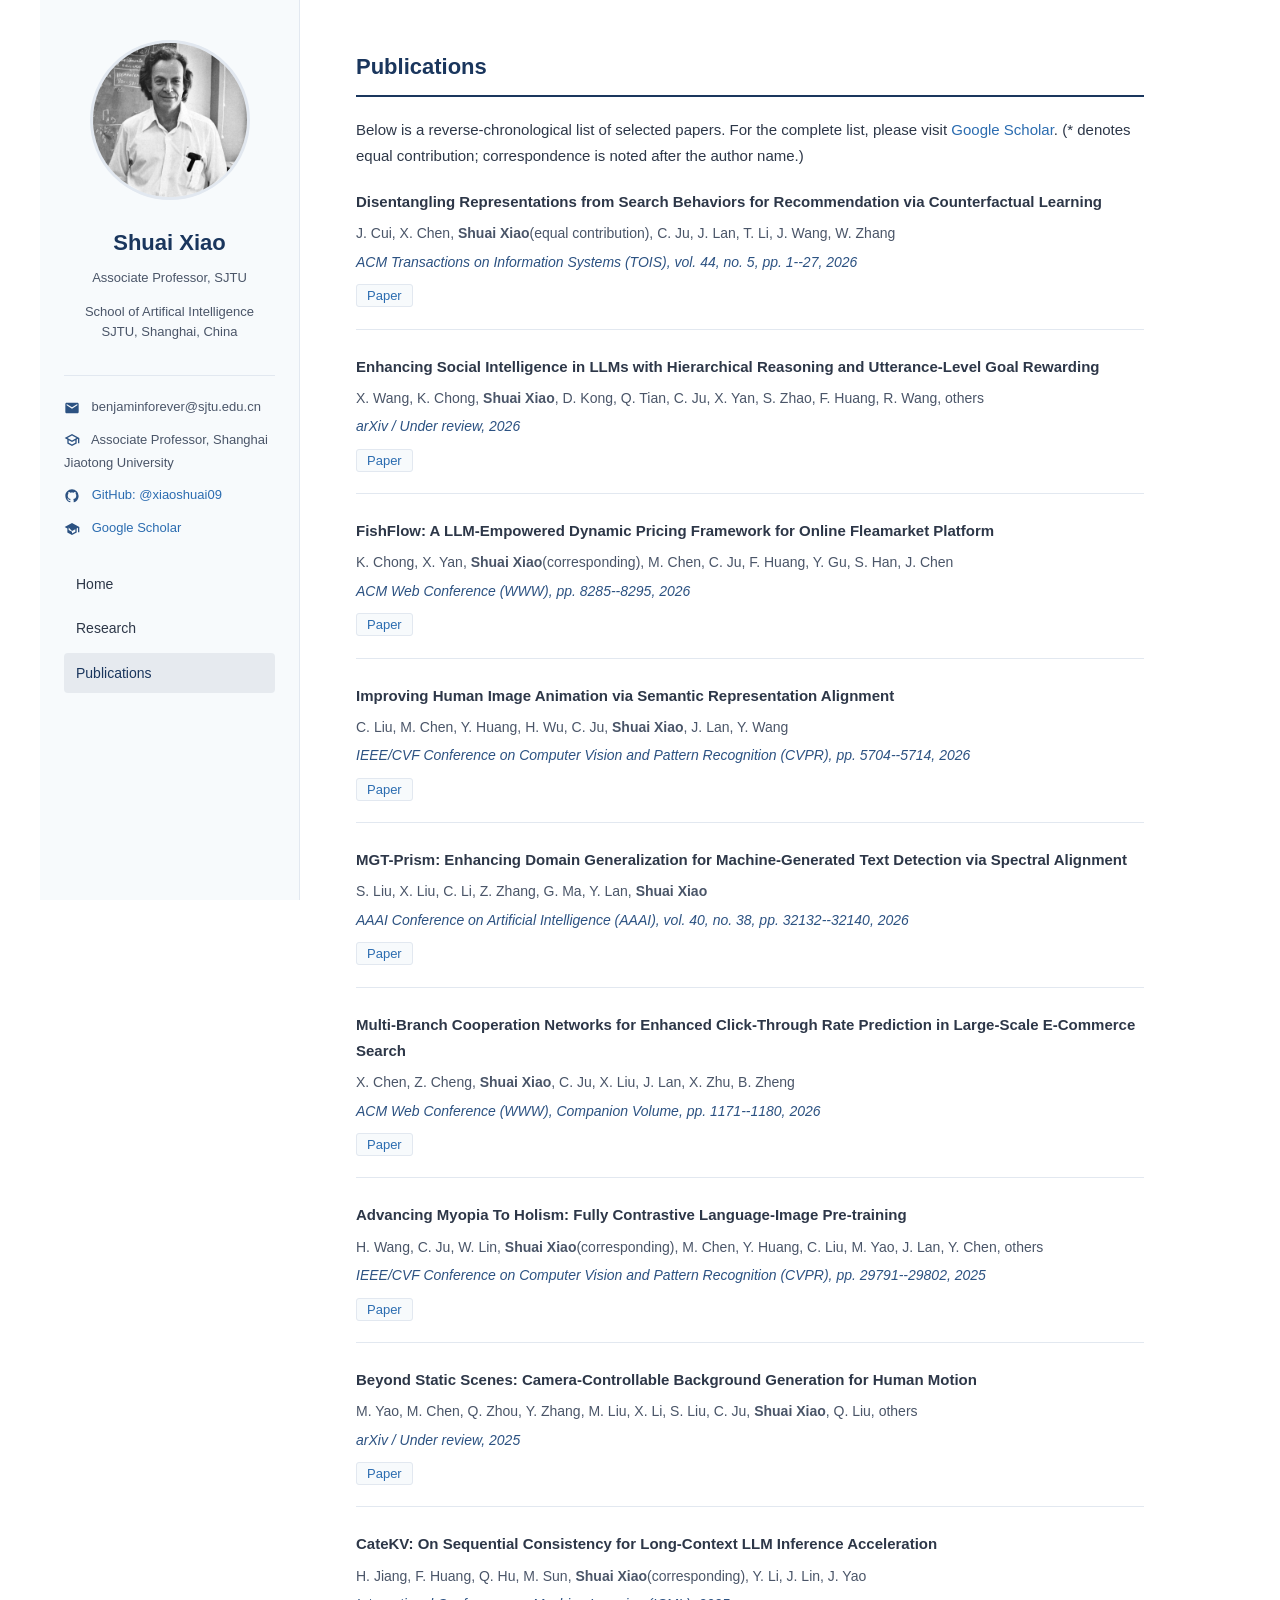
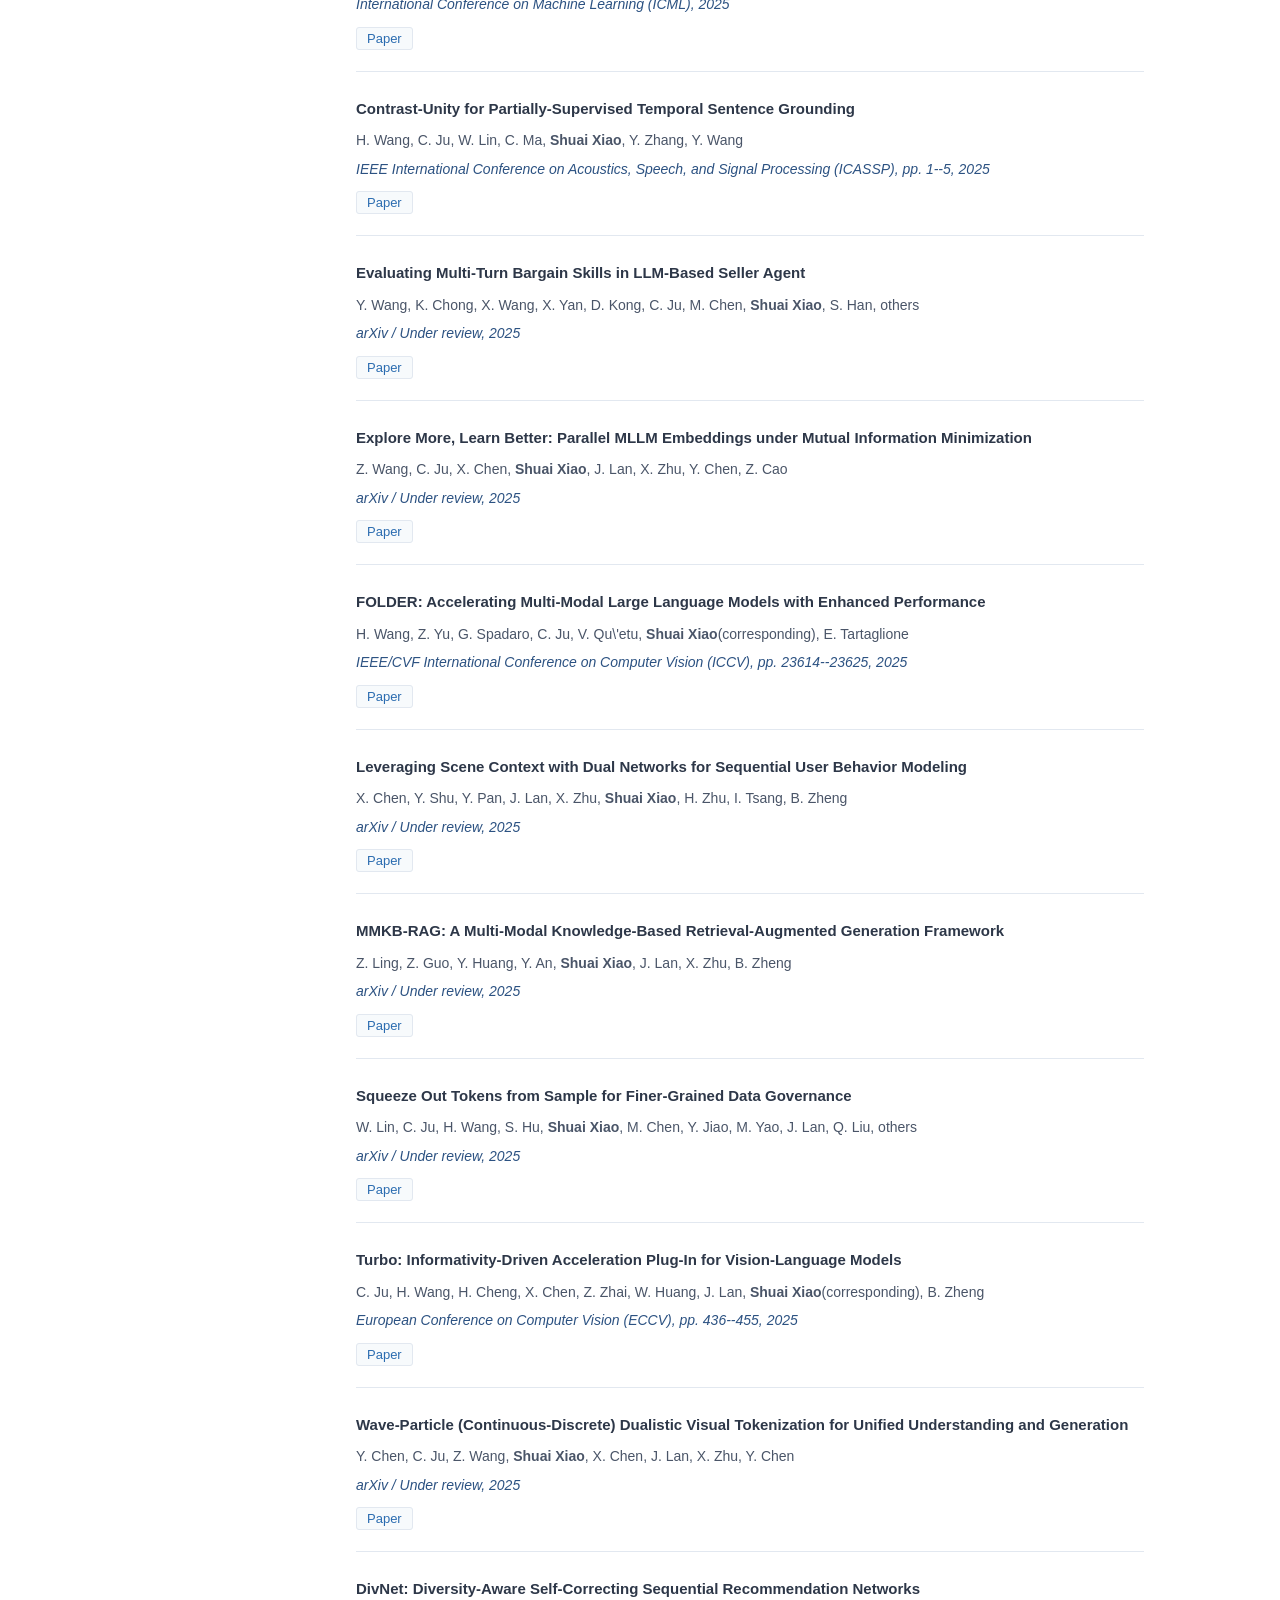
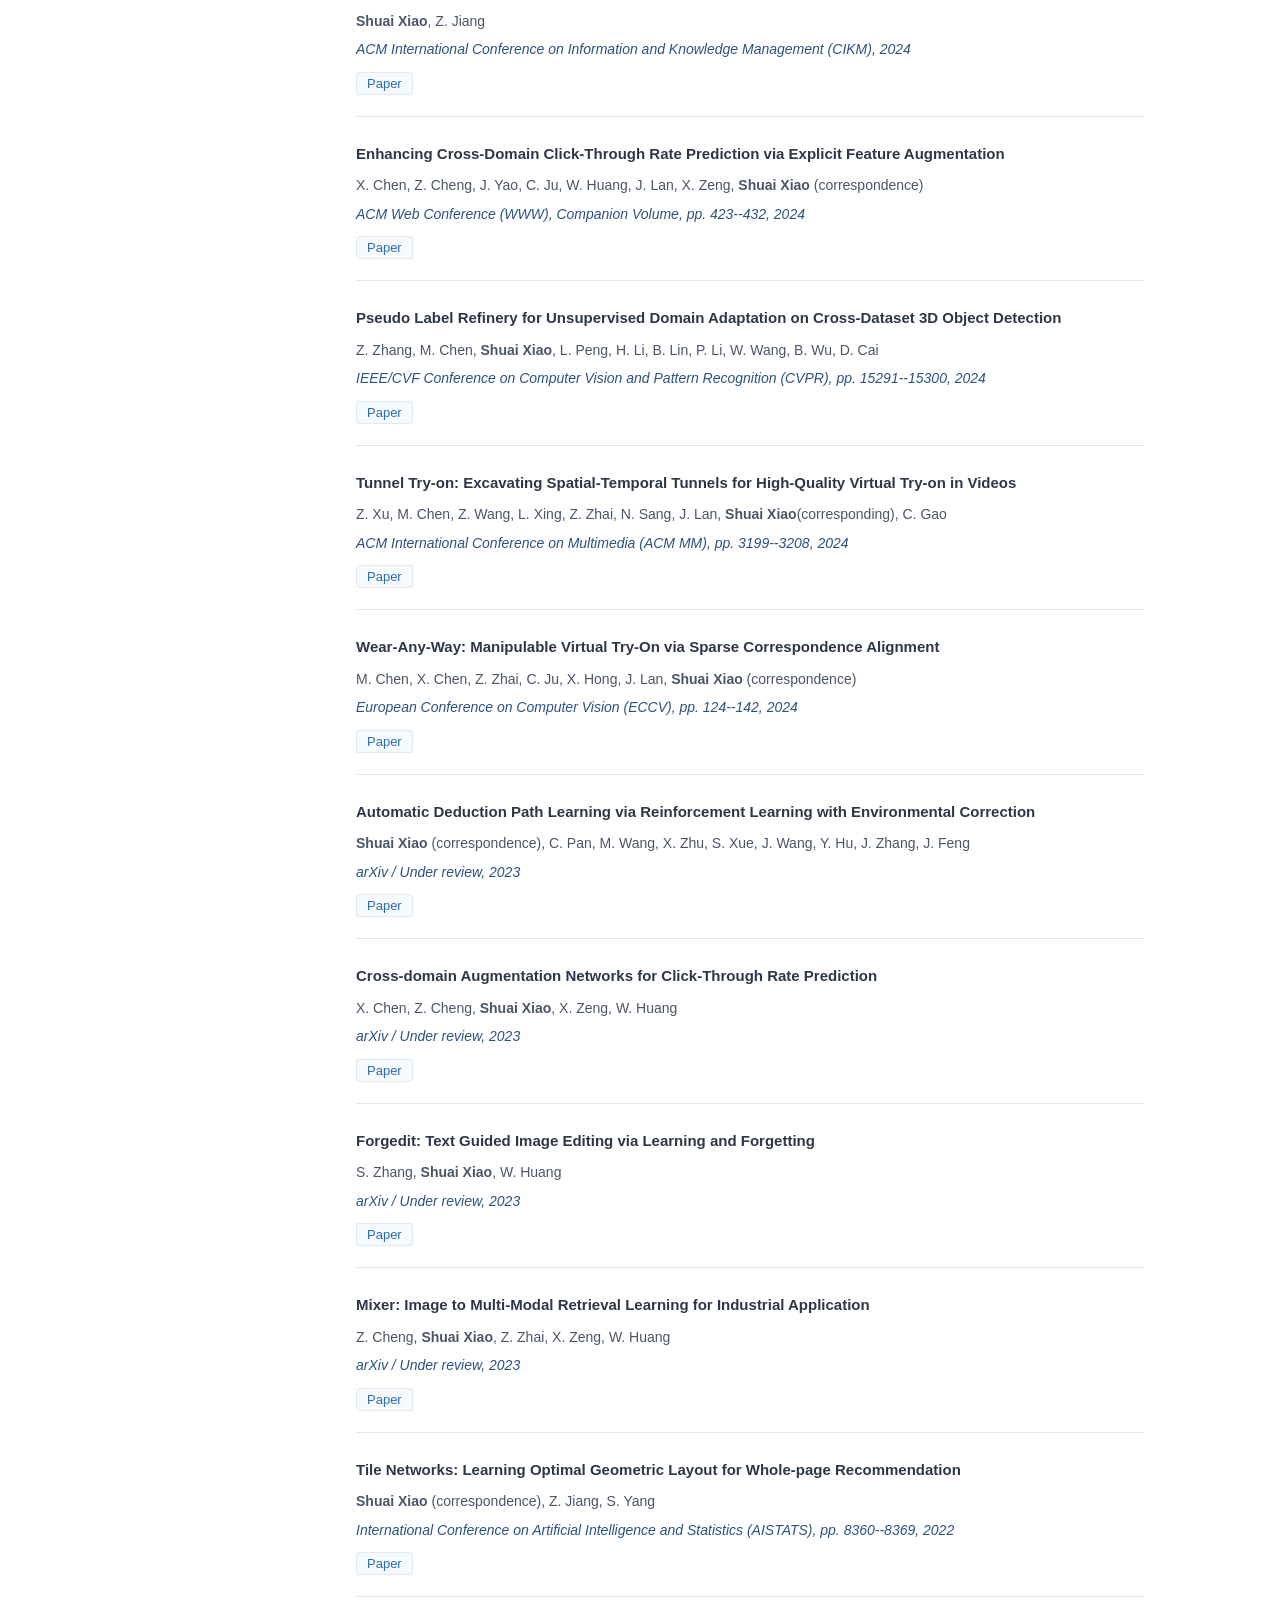
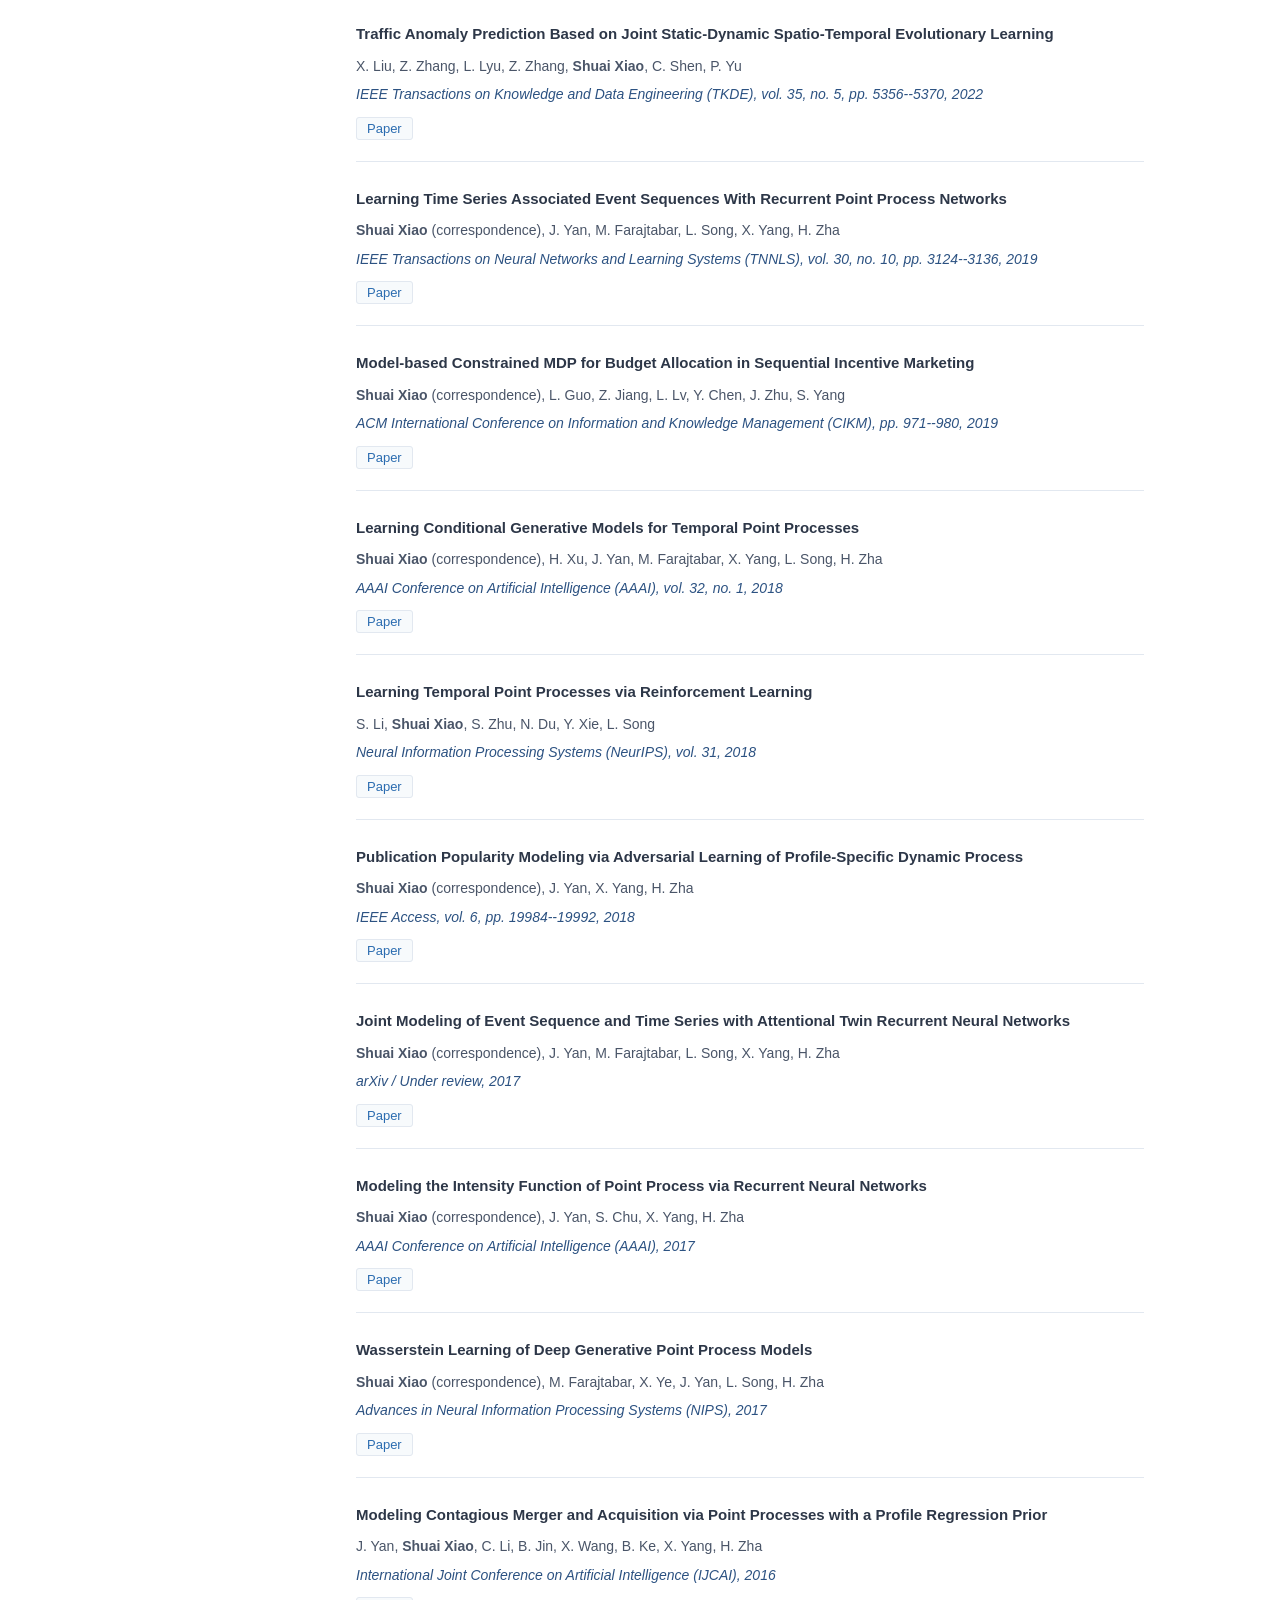
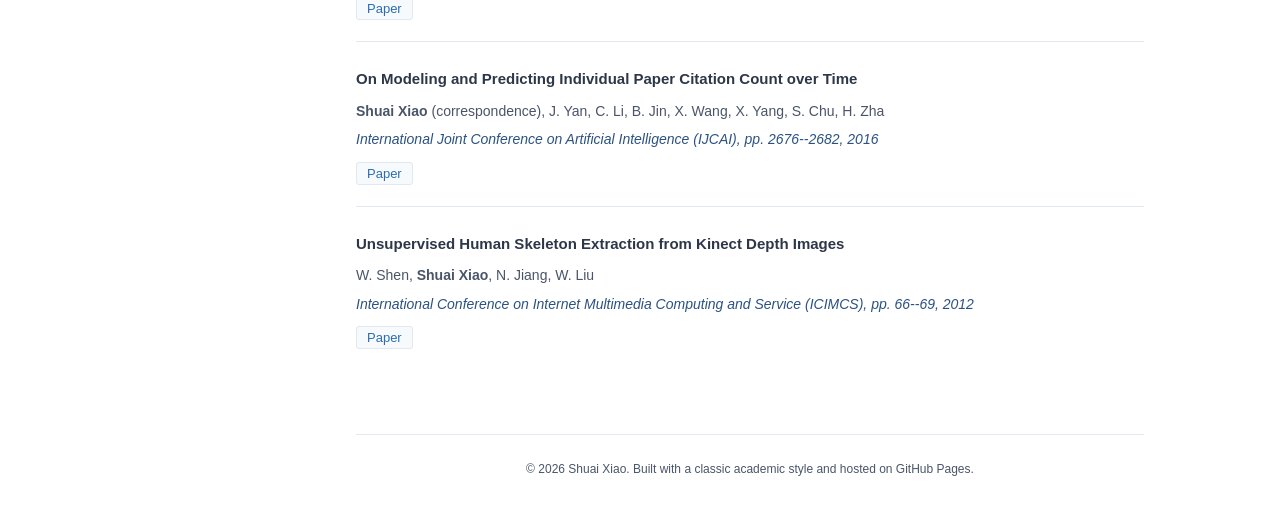
==== publications.html @ ed6bf03c "commit" ====
<!DOCTYPE html>
<html lang="en">
<head>
  <meta charset="UTF-8">
  <meta name="viewport" content="width=device-width, initial-scale=1.0">
  <title>Publications | Shuai Xiao</title>
  <meta name="description" content="Publication list of Shuai Xiao, covering multimodal foundation models, data governance, video generation, and agent systems.">
  <link rel="stylesheet" href="css/style.css">
</head>
<body>
  <div class="container">
    <!-- Sidebar -->
    <aside class="sidebar">
      <div class="profile-section">
        <img src="images/profile-placeholder.jpg" alt="Profile photo" class="profile-photo">
        <h1 class="profile-name">Shuai Xiao</h1>
        <p class="profile-title">Associate Professor, SJTU</p>
        <p class="profile-affiliation">
          School of Artifical Intelligence<br>
          SJTU, Shanghai, China
        </p>
      </div>

      <ul class="contact-list">
        <li>
          <svg viewBox="0 0 24 24" aria-hidden="true"><path d="M20 4H4c-1.1 0-2 .9-2 2v12c0 1.1.9 2 2 2h16c1.1 0 2-.9 2-2V6c0-1.1-.9-2-2-2zm0 4l-8 5-8-5V6l8 5 8-5v2z"/></svg>
          benjaminforever@sjtu.edu.cn
        </li>
        <li>
          <svg viewBox="0 0 24 24" aria-hidden="true"><path d="M12 3L1 9l4 2.18v6L12 21l7-3.82v-6l2-1.09V17h2V9L12 3zm6.82 6L12 12.72 5.18 9 12 5.28 18.82 9zM17 15.99l-5 2.73-5-2.73v-3.72L12 15l5-2.73v3.72z"/></svg>
          Associate Professor, Shanghai Jiaotong University
        </li>
        <li>
          <svg viewBox="0 0 24 24" aria-hidden="true"><path d="M12 2C6.477 2 2 6.477 2 12c0 4.42 2.87 8.17 6.84 9.5.5.08.66-.23.66-.5v-1.69c-2.77.6-3.36-1.34-3.36-1.34-.46-1.16-1.11-1.47-1.11-1.47-.91-.62.07-.6.07-.6 1 .07 1.53 1.03 1.53 1.03.87 1.52 2.34 1.07 2.91.83.09-.65.35-1.09.63-1.34-2.22-.25-4.55-1.11-4.55-4.92 0-1.11.38-2 1.03-2.71-.1-.25-.45-1.29.1-2.64 0 0 .84-.27 2.75 1.02.79-.22 1.65-.33 2.5-.33.85 0 1.71.11 2.5.33 1.91-1.29 2.75-1.02 2.75-1.02.55 1.35.2 2.39.1 2.64.65.71 1.03 1.6 1.03 2.71 0 3.82-2.34 4.66-4.57 4.91.36.31.69.92.69 1.85V21c0 .27.16.59.67.5C19.14 20.16 22 16.42 22 12A10 10 0 0012 2z"/></svg>
          <a href="https://github.com/xiaoshuai09" target="_blank">GitHub: @xiaoshuai09</a>
        </li>
        <li>
          <svg viewBox="0 0 24 24" aria-hidden="true"><path d="M12 3L1 9l4 2.18v6L12 21l7-3.82v-6l2-1.09V17h2V9L12 3zm0 13.09l-5-2.73v-3.72L12 15l5-2.73v3.72l-5 2.73z"/></svg>
          <a href="https://scholar.google.com/citations?user=qBTDCawAAAAJ&hl=en" target="_blank">Google Scholar</a>
        </li>
      </ul>

      <nav>
        <ul class="nav-menu">
          <li><a href="index.html">Home</a></li>
          <li><a href="research.html">Research</a></li>
          <li><a href="publications.html" class="active">Publications</a></li>
        </ul>
      </nav>
    </aside>

    <!-- Main Content -->
    <main class="main-content">
      <section class="section">
        <h2 class="section-title">Publications</h2>
        <p style="margin-bottom: 20px;">
          Below is a reverse-chronological list of selected papers. For the complete list, please visit
          <a href="https://scholar.google.com/citations?user=qBTDCawAAAAJ&hl=en" target="_blank">Google Scholar</a>.
          (* denotes equal contribution; correspondence is noted after the author name.)
        </p>

        <ul class="publication-list">
          <li class="publication-item">
            <div class="publication-title">Disentangling Representations from Search Behaviors for Recommendation via Counterfactual Learning</div>
            <div class="publication-authors">J. Cui, X. Chen, <strong>Shuai Xiao</strong>(equal contribution), C. Ju, J. Lan, T. Li, J. Wang, W. Zhang</div>
            <div class="publication-venue">ACM Transactions on Information Systems (TOIS), vol. 44, no. 5, pp. 1--27, 2026</div>
            <div class="publication-links"><a href="#" target="_blank">Paper</a></div>
          </li>
          <li class="publication-item">
            <div class="publication-title">Enhancing Social Intelligence in LLMs with Hierarchical Reasoning and Utterance-Level Goal Rewarding</div>
            <div class="publication-authors">X. Wang, K. Chong, <strong>Shuai Xiao</strong>, D. Kong, Q. Tian, C. Ju, X. Yan, S. Zhao, F. Huang, R. Wang, others</div>
            <div class="publication-venue">arXiv / Under review, 2026</div>
            <div class="publication-links"><a href="#" target="_blank">Paper</a></div>
          </li>
          <li class="publication-item">
            <div class="publication-title">FishFlow: A LLM-Empowered Dynamic Pricing Framework for Online Fleamarket Platform</div>
            <div class="publication-authors">K. Chong, X. Yan, <strong>Shuai Xiao</strong>(corresponding), M. Chen, C. Ju, F. Huang, Y. Gu, S. Han, J. Chen</div>
            <div class="publication-venue">ACM Web Conference (WWW), pp. 8285--8295, 2026</div>
            <div class="publication-links"><a href="#" target="_blank">Paper</a></div>
          </li>
          <li class="publication-item">
            <div class="publication-title">Improving Human Image Animation via Semantic Representation Alignment</div>
            <div class="publication-authors">C. Liu, M. Chen, Y. Huang, H. Wu, C. Ju, <strong>Shuai Xiao</strong>, J. Lan, Y. Wang</div>
            <div class="publication-venue">IEEE/CVF Conference on Computer Vision and Pattern Recognition (CVPR), pp. 5704--5714, 2026</div>
            <div class="publication-links"><a href="#" target="_blank">Paper</a></div>
          </li>
          <li class="publication-item">
            <div class="publication-title">MGT-Prism: Enhancing Domain Generalization for Machine-Generated Text Detection via Spectral Alignment</div>
            <div class="publication-authors">S. Liu, X. Liu, C. Li, Z. Zhang, G. Ma, Y. Lan, <strong>Shuai Xiao</strong> </div>
            <div class="publication-venue">AAAI Conference on Artificial Intelligence (AAAI), vol. 40, no. 38, pp. 32132--32140, 2026</div>
            <div class="publication-links"><a href="#" target="_blank">Paper</a></div>
          </li>
          <li class="publication-item">
            <div class="publication-title">Multi-Branch Cooperation Networks for Enhanced Click-Through Rate Prediction in Large-Scale E-Commerce Search</div>
            <div class="publication-authors">X. Chen, Z. Cheng, <strong>Shuai Xiao</strong>, C. Ju, X. Liu, J. Lan, X. Zhu, B. Zheng</div>
            <div class="publication-venue">ACM Web Conference (WWW), Companion Volume, pp. 1171--1180, 2026</div>
            <div class="publication-links"><a href="#" target="_blank">Paper</a></div>
          </li>
          <li class="publication-item">
            <div class="publication-title">Advancing Myopia To Holism: Fully Contrastive Language-Image Pre-training</div>
            <div class="publication-authors">H. Wang, C. Ju, W. Lin, <strong>Shuai Xiao</strong>(corresponding), M. Chen, Y. Huang, C. Liu, M. Yao, J. Lan, Y. Chen, others</div>
            <div class="publication-venue">IEEE/CVF Conference on Computer Vision and Pattern Recognition (CVPR), pp. 29791--29802, 2025</div>
            <div class="publication-links"><a href="#" target="_blank">Paper</a></div>
          </li>
          <li class="publication-item">
            <div class="publication-title">Beyond Static Scenes: Camera-Controllable Background Generation for Human Motion</div>
            <div class="publication-authors">M. Yao, M. Chen, Q. Zhou, Y. Zhang, M. Liu, X. Li, S. Liu, C. Ju, <strong>Shuai Xiao</strong>, Q. Liu, others</div>
            <div class="publication-venue">arXiv / Under review, 2025</div>
            <div class="publication-links"><a href="#" target="_blank">Paper</a></div>
          </li>
          <li class="publication-item">
            <div class="publication-title">CateKV: On Sequential Consistency for Long-Context LLM Inference Acceleration</div>
            <div class="publication-authors">H. Jiang, F. Huang, Q. Hu, M. Sun, <strong>Shuai Xiao</strong>(corresponding), Y. Li, J. Lin, J. Yao</div>
            <div class="publication-venue">International Conference on Machine Learning (ICML), 2025</div>
            <div class="publication-links"><a href="#" target="_blank">Paper</a></div>
          </li>
          <li class="publication-item">
            <div class="publication-title">Contrast-Unity for Partially-Supervised Temporal Sentence Grounding</div>
            <div class="publication-authors">H. Wang, C. Ju, W. Lin, C. Ma, <strong>Shuai Xiao</strong>, Y. Zhang, Y. Wang</div>
            <div class="publication-venue">IEEE International Conference on Acoustics, Speech, and Signal Processing (ICASSP), pp. 1--5, 2025</div>
            <div class="publication-links"><a href="#" target="_blank">Paper</a></div>
          </li>
          <li class="publication-item">
            <div class="publication-title">Evaluating Multi-Turn Bargain Skills in LLM-Based Seller Agent</div>
            <div class="publication-authors">Y. Wang, K. Chong, X. Wang, X. Yan, D. Kong, C. Ju, M. Chen, <strong>Shuai Xiao</strong>, S. Han, others</div>
            <div class="publication-venue">arXiv / Under review, 2025</div>
            <div class="publication-links"><a href="#" target="_blank">Paper</a></div>
          </li>
          <li class="publication-item">
            <div class="publication-title">Explore More, Learn Better: Parallel MLLM Embeddings under Mutual Information Minimization</div>
            <div class="publication-authors">Z. Wang, C. Ju, X. Chen, <strong>Shuai Xiao</strong>, J. Lan, X. Zhu, Y. Chen, Z. Cao</div>
            <div class="publication-venue">arXiv / Under review, 2025</div>
            <div class="publication-links"><a href="#" target="_blank">Paper</a></div>
          </li>
          <li class="publication-item">
            <div class="publication-title">FOLDER: Accelerating Multi-Modal Large Language Models with Enhanced Performance</div>
            <div class="publication-authors">H. Wang, Z. Yu, G. Spadaro, C. Ju, V. Qu\'etu, <strong>Shuai Xiao</strong>(corresponding), E. Tartaglione</div>
            <div class="publication-venue">IEEE/CVF International Conference on Computer Vision (ICCV), pp. 23614--23625, 2025</div>
            <div class="publication-links"><a href="#" target="_blank">Paper</a></div>
          </li>
          <li class="publication-item">
            <div class="publication-title">Leveraging Scene Context with Dual Networks for Sequential User Behavior Modeling</div>
            <div class="publication-authors">X. Chen, Y. Shu, Y. Pan, J. Lan, X. Zhu, <strong>Shuai Xiao</strong>, H. Zhu, I. Tsang, B. Zheng</div>
            <div class="publication-venue">arXiv / Under review, 2025</div>
            <div class="publication-links"><a href="#" target="_blank">Paper</a></div>
          </li>
          <li class="publication-item">
            <div class="publication-title">MMKB-RAG: A Multi-Modal Knowledge-Based Retrieval-Augmented Generation Framework</div>
            <div class="publication-authors">Z. Ling, Z. Guo, Y. Huang, Y. An, <strong>Shuai Xiao</strong>, J. Lan, X. Zhu, B. Zheng</div>
            <div class="publication-venue">arXiv / Under review, 2025</div>
            <div class="publication-links"><a href="#" target="_blank">Paper</a></div>
          </li>
          <li class="publication-item">
            <div class="publication-title">Squeeze Out Tokens from Sample for Finer-Grained Data Governance</div>
            <div class="publication-authors">W. Lin, C. Ju, H. Wang, S. Hu, <strong>Shuai Xiao</strong>, M. Chen, Y. Jiao, M. Yao, J. Lan, Q. Liu, others</div>
            <div class="publication-venue">arXiv / Under review, 2025</div>
            <div class="publication-links"><a href="#" target="_blank">Paper</a></div>
          </li>
          <li class="publication-item">
            <div class="publication-title">Turbo: Informativity-Driven Acceleration Plug-In for Vision-Language Models</div>
            <div class="publication-authors">C. Ju, H. Wang, H. Cheng, X. Chen, Z. Zhai, W. Huang, J. Lan, <strong>Shuai Xiao</strong>(corresponding), B. Zheng</div>
            <div class="publication-venue">European Conference on Computer Vision (ECCV), pp. 436--455, 2025</div>
            <div class="publication-links"><a href="#" target="_blank">Paper</a></div>
          </li>
          <li class="publication-item">
            <div class="publication-title">Wave-Particle (Continuous-Discrete) Dualistic Visual Tokenization for Unified Understanding and Generation</div>
            <div class="publication-authors">Y. Chen, C. Ju, Z. Wang, <strong>Shuai Xiao</strong>, X. Chen, J. Lan, X. Zhu, Y. Chen</div>
            <div class="publication-venue">arXiv / Under review, 2025</div>
            <div class="publication-links"><a href="#" target="_blank">Paper</a></div>
          </li>
          <li class="publication-item">
            <div class="publication-title">DivNet: Diversity-Aware Self-Correcting Sequential Recommendation Networks</div>
            <div class="publication-authors"><strong>Shuai Xiao</strong>, Z. Jiang</div>
            <div class="publication-venue">ACM International Conference on Information and Knowledge Management (CIKM), 2024</div>
            <div class="publication-links"><a href="#" target="_blank">Paper</a></div>
          </li>
          <li class="publication-item">
            <div class="publication-title">Enhancing Cross-Domain Click-Through Rate Prediction via Explicit Feature Augmentation</div>
            <div class="publication-authors">X. Chen, Z. Cheng, J. Yao, C. Ju, W. Huang, J. Lan, X. Zeng, <strong>Shuai Xiao</strong> (correspondence)</div>
            <div class="publication-venue">ACM Web Conference (WWW), Companion Volume, pp. 423--432, 2024</div>
            <div class="publication-links"><a href="#" target="_blank">Paper</a></div>
          </li>
          <li class="publication-item">
            <div class="publication-title">Pseudo Label Refinery for Unsupervised Domain Adaptation on Cross-Dataset 3D Object Detection</div>
            <div class="publication-authors">Z. Zhang, M. Chen, <strong>Shuai Xiao</strong>, L. Peng, H. Li, B. Lin, P. Li, W. Wang, B. Wu, D. Cai</div>
            <div class="publication-venue">IEEE/CVF Conference on Computer Vision and Pattern Recognition (CVPR), pp. 15291--15300, 2024</div>
            <div class="publication-links"><a href="#" target="_blank">Paper</a></div>
          </li>
          <li class="publication-item">
            <div class="publication-title">Tunnel Try-on: Excavating Spatial-Temporal Tunnels for High-Quality Virtual Try-on in Videos</div>
            <div class="publication-authors">Z. Xu, M. Chen, Z. Wang, L. Xing, Z. Zhai, N. Sang, J. Lan, <strong>Shuai Xiao</strong>(corresponding), C. Gao</div>
            <div class="publication-venue">ACM International Conference on Multimedia (ACM MM), pp. 3199--3208, 2024</div>
            <div class="publication-links"><a href="#" target="_blank">Paper</a></div>
          </li>
          <li class="publication-item">
            <div class="publication-title">Wear-Any-Way: Manipulable Virtual Try-On via Sparse Correspondence Alignment</div>
            <div class="publication-authors">M. Chen, X. Chen, Z. Zhai, C. Ju, X. Hong, J. Lan, <strong>Shuai Xiao</strong> (correspondence)</div>
            <div class="publication-venue">European Conference on Computer Vision (ECCV), pp. 124--142, 2024</div>
            <div class="publication-links"><a href="#" target="_blank">Paper</a></div>
          </li>
          <li class="publication-item">
            <div class="publication-title">Automatic Deduction Path Learning via Reinforcement Learning with Environmental Correction</div>
            <div class="publication-authors"><strong>Shuai Xiao</strong> (correspondence), C. Pan, M. Wang, X. Zhu, S. Xue, J. Wang, Y. Hu, J. Zhang, J. Feng</div>
            <div class="publication-venue">arXiv / Under review, 2023</div>
            <div class="publication-links"><a href="#" target="_blank">Paper</a></div>
          </li>
          <li class="publication-item">
            <div class="publication-title">Cross-domain Augmentation Networks for Click-Through Rate Prediction</div>
            <div class="publication-authors">X. Chen, Z. Cheng, <strong>Shuai Xiao</strong>, X. Zeng, W. Huang</div>
            <div class="publication-venue">arXiv / Under review, 2023</div>
            <div class="publication-links"><a href="#" target="_blank">Paper</a></div>
          </li>
          <li class="publication-item">
            <div class="publication-title">Forgedit: Text Guided Image Editing via Learning and Forgetting</div>
            <div class="publication-authors">S. Zhang, <strong>Shuai Xiao</strong>, W. Huang</div>
            <div class="publication-venue">arXiv / Under review, 2023</div>
            <div class="publication-links"><a href="#" target="_blank">Paper</a></div>
          </li>
          <li class="publication-item">
            <div class="publication-title">Mixer: Image to Multi-Modal Retrieval Learning for Industrial Application</div>
            <div class="publication-authors">Z. Cheng, <strong>Shuai Xiao</strong>, Z. Zhai, X. Zeng, W. Huang</div>
            <div class="publication-venue">arXiv / Under review, 2023</div>
            <div class="publication-links"><a href="#" target="_blank">Paper</a></div>
          </li>
          <li class="publication-item">
            <div class="publication-title">Tile Networks: Learning Optimal Geometric Layout for Whole-page Recommendation</div>
            <div class="publication-authors"><strong>Shuai Xiao</strong> (correspondence), Z. Jiang, S. Yang</div>
            <div class="publication-venue">International Conference on Artificial Intelligence and Statistics (AISTATS), pp. 8360--8369, 2022</div>
            <div class="publication-links"><a href="#" target="_blank">Paper</a></div>
          </li>
          <li class="publication-item">
            <div class="publication-title">Traffic Anomaly Prediction Based on Joint Static-Dynamic Spatio-Temporal Evolutionary Learning</div>
            <div class="publication-authors">X. Liu, Z. Zhang, L. Lyu, Z. Zhang, <strong>Shuai Xiao</strong>, C. Shen, P. Yu</div>
            <div class="publication-venue">IEEE Transactions on Knowledge and Data Engineering (TKDE), vol. 35, no. 5, pp. 5356--5370, 2022</div>
            <div class="publication-links"><a href="#" target="_blank">Paper</a></div>
          </li>
          <li class="publication-item">
            <div class="publication-title">Learning Time Series Associated Event Sequences With Recurrent Point Process Networks</div>
            <div class="publication-authors"><strong>Shuai Xiao</strong> (correspondence), J. Yan, M. Farajtabar, L. Song, X. Yang, H. Zha</div>
            <div class="publication-venue">IEEE Transactions on Neural Networks and Learning Systems (TNNLS), vol. 30, no. 10, pp. 3124--3136, 2019</div>
            <div class="publication-links"><a href="#" target="_blank">Paper</a></div>
          </li>
          <li class="publication-item">
            <div class="publication-title">Model-based Constrained MDP for Budget Allocation in Sequential Incentive Marketing</div>
            <div class="publication-authors"><strong>Shuai Xiao</strong> (correspondence), L. Guo, Z. Jiang, L. Lv, Y. Chen, J. Zhu, S. Yang</div>
            <div class="publication-venue">ACM International Conference on Information and Knowledge Management (CIKM), pp. 971--980, 2019</div>
            <div class="publication-links"><a href="#" target="_blank">Paper</a></div>
          </li>
          <li class="publication-item">
            <div class="publication-title">Learning Conditional Generative Models for Temporal Point Processes</div>
            <div class="publication-authors"><strong>Shuai Xiao</strong> (correspondence), H. Xu, J. Yan, M. Farajtabar, X. Yang, L. Song, H. Zha</div>
            <div class="publication-venue">AAAI Conference on Artificial Intelligence (AAAI), vol. 32, no. 1, 2018</div>
            <div class="publication-links"><a href="#" target="_blank">Paper</a></div>
          </li>
          <li class="publication-item">
            <div class="publication-title">Learning Temporal Point Processes via Reinforcement Learning</div>
            <div class="publication-authors">S. Li, <strong>Shuai Xiao</strong>, S. Zhu, N. Du, Y. Xie, L. Song</div>
            <div class="publication-venue">Neural Information Processing Systems (NeurIPS), vol. 31, 2018</div>
            <div class="publication-links"><a href="#" target="_blank">Paper</a></div>
          </li>
          <li class="publication-item">
            <div class="publication-title">Publication Popularity Modeling via Adversarial Learning of Profile-Specific Dynamic Process</div>
            <div class="publication-authors"><strong>Shuai Xiao</strong> (correspondence), J. Yan, X. Yang, H. Zha</div>
            <div class="publication-venue">IEEE Access, vol. 6, pp. 19984--19992, 2018</div>
            <div class="publication-links"><a href="#" target="_blank">Paper</a></div>
          </li>
          <li class="publication-item">
            <div class="publication-title">Joint Modeling of Event Sequence and Time Series with Attentional Twin Recurrent Neural Networks</div>
            <div class="publication-authors"><strong>Shuai Xiao</strong> (correspondence), J. Yan, M. Farajtabar, L. Song, X. Yang, H. Zha</div>
            <div class="publication-venue">arXiv / Under review, 2017</div>
            <div class="publication-links"><a href="#" target="_blank">Paper</a></div>
          </li>
          <li class="publication-item">
            <div class="publication-title">Modeling the Intensity Function of Point Process via Recurrent Neural Networks</div>
            <div class="publication-authors"><strong>Shuai Xiao</strong> (correspondence), J. Yan, S. Chu, X. Yang, H. Zha</div>
            <div class="publication-venue">AAAI Conference on Artificial Intelligence (AAAI), 2017</div>
            <div class="publication-links"><a href="#" target="_blank">Paper</a></div>
          </li>
          <li class="publication-item">
            <div class="publication-title">Wasserstein Learning of Deep Generative Point Process Models</div>
            <div class="publication-authors"><strong>Shuai Xiao</strong> (correspondence), M. Farajtabar, X. Ye, J. Yan, L. Song, H. Zha</div>
            <div class="publication-venue">Advances in Neural Information Processing Systems (NIPS), 2017</div>
            <div class="publication-links"><a href="#" target="_blank">Paper</a></div>
          </li>
          <li class="publication-item">
            <div class="publication-title">Modeling Contagious Merger and Acquisition via Point Processes with a Profile Regression Prior</div>
            <div class="publication-authors">J. Yan, <strong>Shuai Xiao</strong>, C. Li, B. Jin, X. Wang, B. Ke, X. Yang, H. Zha</div>
            <div class="publication-venue">International Joint Conference on Artificial Intelligence (IJCAI), 2016</div>
            <div class="publication-links"><a href="#" target="_blank">Paper</a></div>
          </li>
          <li class="publication-item">
            <div class="publication-title">On Modeling and Predicting Individual Paper Citation Count over Time</div>
            <div class="publication-authors"><strong>Shuai Xiao</strong> (correspondence), J. Yan, C. Li, B. Jin, X. Wang, X. Yang, S. Chu, H. Zha</div>
            <div class="publication-venue">International Joint Conference on Artificial Intelligence (IJCAI), pp. 2676--2682, 2016</div>
            <div class="publication-links"><a href="#" target="_blank">Paper</a></div>
          </li>
          <li class="publication-item">
            <div class="publication-title">Unsupervised Human Skeleton Extraction from Kinect Depth Images</div>
            <div class="publication-authors">W. Shen, <strong>Shuai Xiao</strong>, N. Jiang, W. Liu</div>
            <div class="publication-venue">International Conference on Internet Multimedia Computing and Service (ICIMCS), pp. 66--69, 2012</div>
            <div class="publication-links"><a href="#" target="_blank">Paper</a></div>
          </li>
        </ul>
      </section>

      <footer class="site-footer">
        <p>© 2026 Shuai Xiao. Built with a classic academic style and hosted on GitHub Pages.</p>
      </footer>
    </main>
  </div>

  <script src="js/main.js"></script>
</body>
</html>
---- css/style.css ----
/* Classic Academic Style */
:root {
  --primary: #1a365d;
  --primary-light: #2c5282;
  --accent: #c53030;
  --text: #2d3748;
  --text-light: #4a5568;
  --bg: #ffffff;
  --bg-light: #f7fafc;
  --border: #e2e8f0;
  --link: #2b6cb0;
  --link-hover: #2c5282;
  --sidebar-width: 260px;
}

* {
  margin: 0;
  padding: 0;
  box-sizing: border-box;
}

html {
  scroll-behavior: smooth;
}

body {
  font-family: "Helvetica Neue", Helvetica, Arial, "PingFang SC", "Microsoft YaHei", sans-serif;
  font-size: 15px;
  line-height: 1.75;
  color: var(--text);
  background: var(--bg);
}

a {
  color: var(--link);
  text-decoration: none;
  transition: color 0.2s;
}

a:hover {
  color: var(--link-hover);
  text-decoration: underline;
}

/* Layout */
.container {
  display: flex;
  min-height: 100vh;
  max-width: 1200px;
  margin: 0 auto;
}

/* Sidebar */
.sidebar {
  width: var(--sidebar-width);
  background: var(--bg-light);
  border-right: 1px solid var(--border);
  padding: 40px 24px;
  position: fixed;
  height: 100vh;
  overflow-y: auto;
}

.profile-section {
  text-align: center;
  margin-bottom: 32px;
}

.profile-photo {
  width: 160px;
  height: 160px;
  border-radius: 50%;
  object-fit: cover;
  border: 3px solid var(--border);
  margin-bottom: 16px;
  background: #e2e8f0;
}

.profile-name {
  font-size: 22px;
  font-weight: 600;
  color: var(--primary);
  margin-bottom: 4px;
}

.profile-title {
  font-size: 13px;
  color: var(--text-light);
  margin-bottom: 12px;
}

.profile-affiliation {
  font-size: 13px;
  color: var(--text-light);
  line-height: 1.6;
}

.contact-list {
  list-style: none;
  margin-top: 20px;
  padding-top: 20px;
  border-top: 1px solid var(--border);
}

.contact-list li {
  font-size: 13px;
  margin-bottom: 10px;
  color: var(--text-light);
  word-break: break-all;
}

.contact-list i,
.contact-list svg {
  width: 16px;
  height: 16px;
  margin-right: 8px;
  vertical-align: middle;
  color: var(--primary-light);
  fill: currentColor;
}

.nav-menu {
  list-style: none;
  margin-top: 24px;
}

.nav-menu li {
  margin-bottom: 4px;
}

.nav-menu a {
  display: block;
  padding: 8px 12px;
  border-radius: 4px;
  color: var(--text);
  font-size: 14px;
  text-decoration: none;
}

.nav-menu a:hover,
.nav-menu a.active {
  background: rgba(26, 54, 93, 0.08);
  color: var(--primary);
}

/* Main Content */
.main-content {
  margin-left: var(--sidebar-width);
  flex: 1;
  padding: 48px 56px;
  max-width: 900px;
}

.section {
  margin-bottom: 48px;
}

.section-title {
  font-size: 22px;
  font-weight: 600;
  color: var(--primary);
  border-bottom: 2px solid var(--primary);
  padding-bottom: 8px;
  margin-bottom: 20px;
}

.section-subtitle {
  font-size: 18px;
  font-weight: 600;
  color: var(--primary-light);
  margin: 28px 0 14px 0;
}

/* Intro */
.intro-text {
  font-size: 15px;
  line-height: 1.8;
  color: var(--text);
}

.intro-text p {
  margin-bottom: 14px;
}

/* News */
.news-list {
  list-style: none;
}

.news-item {
  display: flex;
  margin-bottom: 14px;
  padding-bottom: 14px;
  border-bottom: 1px solid var(--border);
}

.news-item:last-child {
  border-bottom: none;
}

.news-date {
  flex-shrink: 0;
  width: 100px;
  font-weight: 600;
  color: var(--accent);
  font-size: 13px;
}

.news-content {
  flex: 1;
  font-size: 14px;
  color: var(--text);
}

.news-content a {
  color: var(--link);
}

/* Timeline (Education / Experience) */
.timeline {
  list-style: none;
}

.timeline-item {
  position: relative;
  padding-left: 24px;
  margin-bottom: 20px;
  border-left: 2px solid var(--border);
}

.timeline-item::before {
  content: "";
  position: absolute;
  left: -6px;
  top: 6px;
  width: 10px;
  height: 10px;
  border-radius: 50%;
  background: var(--primary-light);
}

.timeline-period {
  font-size: 13px;
  color: var(--accent);
  font-weight: 600;
  margin-bottom: 2px;
}

.timeline-title {
  font-weight: 600;
  color: var(--text);
  margin-bottom: 2px;
}

.timeline-detail {
  font-size: 14px;
  color: var(--text-light);
}

/* Research Areas */
.research-grid {
  display: grid;
  grid-template-columns: repeat(auto-fit, minmax(260px, 1fr));
  gap: 20px;
  margin-top: 20px;
}

.research-card {
  border: 1px solid var(--border);
  border-radius: 6px;
  padding: 22px;
  background: var(--bg-light);
  transition: box-shadow 0.2s, transform 0.2s;
}

.research-card:hover {
  box-shadow: 0 4px 12px rgba(0, 0, 0, 0.08);
  transform: translateY(-2px);
}

.research-card h3 {
  font-size: 16px;
  color: var(--primary);
  margin-bottom: 10px;
}

.research-card p {
  font-size: 14px;
  color: var(--text-light);
  line-height: 1.6;
  margin-bottom: 14px;
}

.research-card a {
  font-size: 13px;
  font-weight: 600;
}

/* Research Detail Page */
.research-section {
  margin-bottom: 48px;
  padding-bottom: 36px;
  border-bottom: 1px solid var(--border);
}

.research-section:last-child {
  border-bottom: none;
}

.research-section h2 {
  font-size: 20px;
  color: var(--primary);
  margin-bottom: 14px;
}

.research-section p {
  margin-bottom: 14px;
  color: var(--text);
}

.subsection-title {
  font-size: 15px;
  font-weight: 600;
  color: var(--primary-light);
  margin: 20px 0 10px 0;
}

/* Publications */
.publication-list {
  list-style: none;
}

.publication-item {
  margin-bottom: 24px;
  padding-bottom: 20px;
  border-bottom: 1px solid var(--border);
}

.publication-item:last-child {
  border-bottom: none;
}

.publication-title {
  font-size: 15px;
  font-weight: 600;
  color: var(--text);
  margin-bottom: 6px;
}

.publication-authors {
  font-size: 14px;
  color: var(--text-light);
  margin-bottom: 4px;
}

.publication-venue {
  font-size: 14px;
  color: var(--primary-light);
  font-style: italic;
  margin-bottom: 8px;
}

.publication-links a {
  font-size: 13px;
  margin-right: 12px;
  padding: 3px 10px;
  border: 1px solid var(--border);
  border-radius: 3px;
  background: var(--bg-light);
  text-decoration: none;
}

.publication-links a:hover {
  background: var(--primary);
  color: #fff;
  border-color: var(--primary);
}

.publication-tag {
  display: inline-block;
  font-size: 12px;
  padding: 2px 8px;
  border-radius: 3px;
  background: #edf2f7;
  color: var(--text-light);
  margin-left: 8px;
}

/* Project list */
.project-list {
  list-style: none;
}

.project-item {
  background: var(--bg-light);
  border: 1px solid var(--border);
  border-radius: 6px;
  padding: 18px;
  margin-bottom: 14px;
}

.project-item h4 {
  font-size: 15px;
  color: var(--primary);
  margin-bottom: 6px;
}

.project-item p {
  font-size: 14px;
  color: var(--text-light);
  margin-bottom: 8px;
}

.project-links a {
  font-size: 13px;
  margin-right: 10px;
}

/* Footer */
.site-footer {
  margin-top: 64px;
  padding-top: 24px;
  border-top: 1px solid var(--border);
  font-size: 12px;
  color: var(--text-light);
  text-align: center;
}

/* Mobile */
@media (max-width: 900px) {
  .container {
    flex-direction: column;
  }

  .sidebar {
    position: relative;
    width: 100%;
    height: auto;
    border-right: none;
    border-bottom: 1px solid var(--border);
    padding: 24px;
  }

  .main-content {
    margin-left: 0;
    padding: 32px 24px;
  }

  .nav-menu {
    display: flex;
    flex-wrap: wrap;
    gap: 8px;
  }

  .nav-menu li {
    margin-bottom: 0;
  }
}

/* Print */
@media print {
  .sidebar {
    position: relative;
    width: 100%;
    height: auto;
  }

  .main-content {
    margin-left: 0;
  }
}
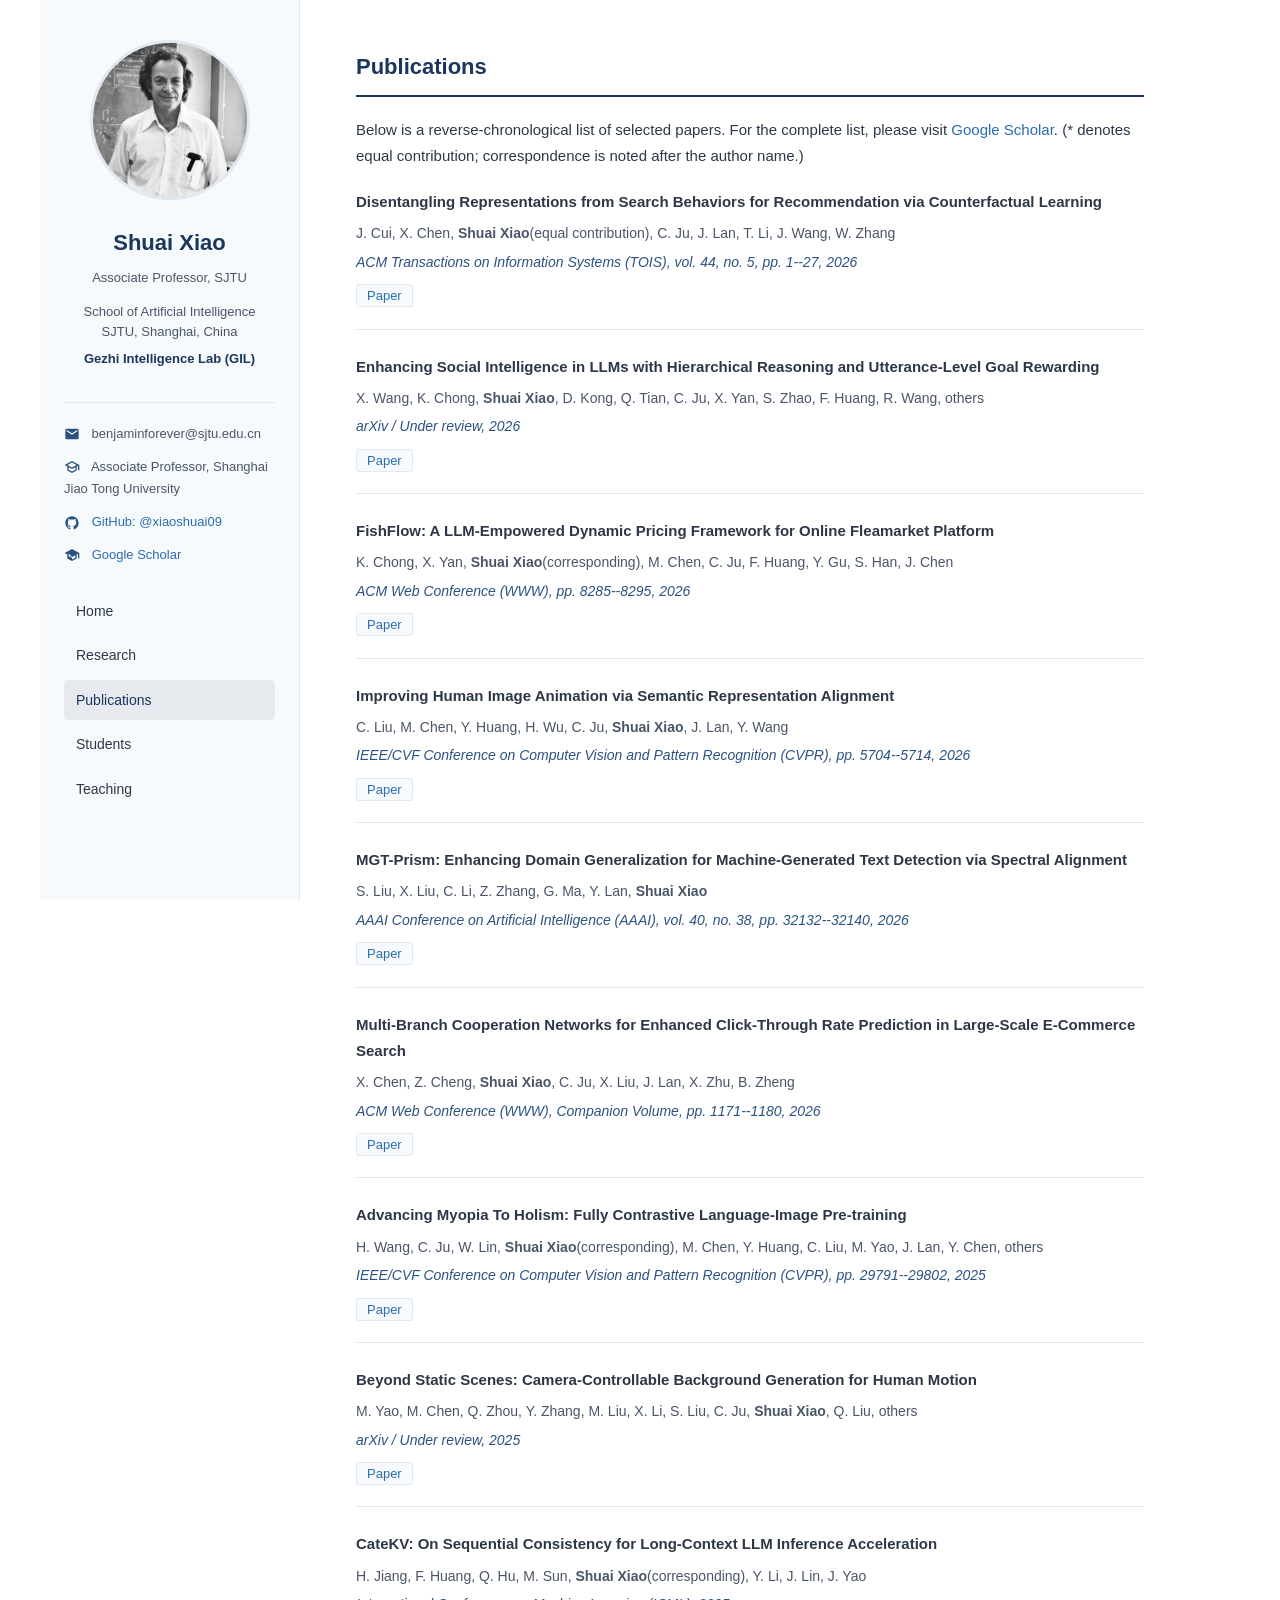
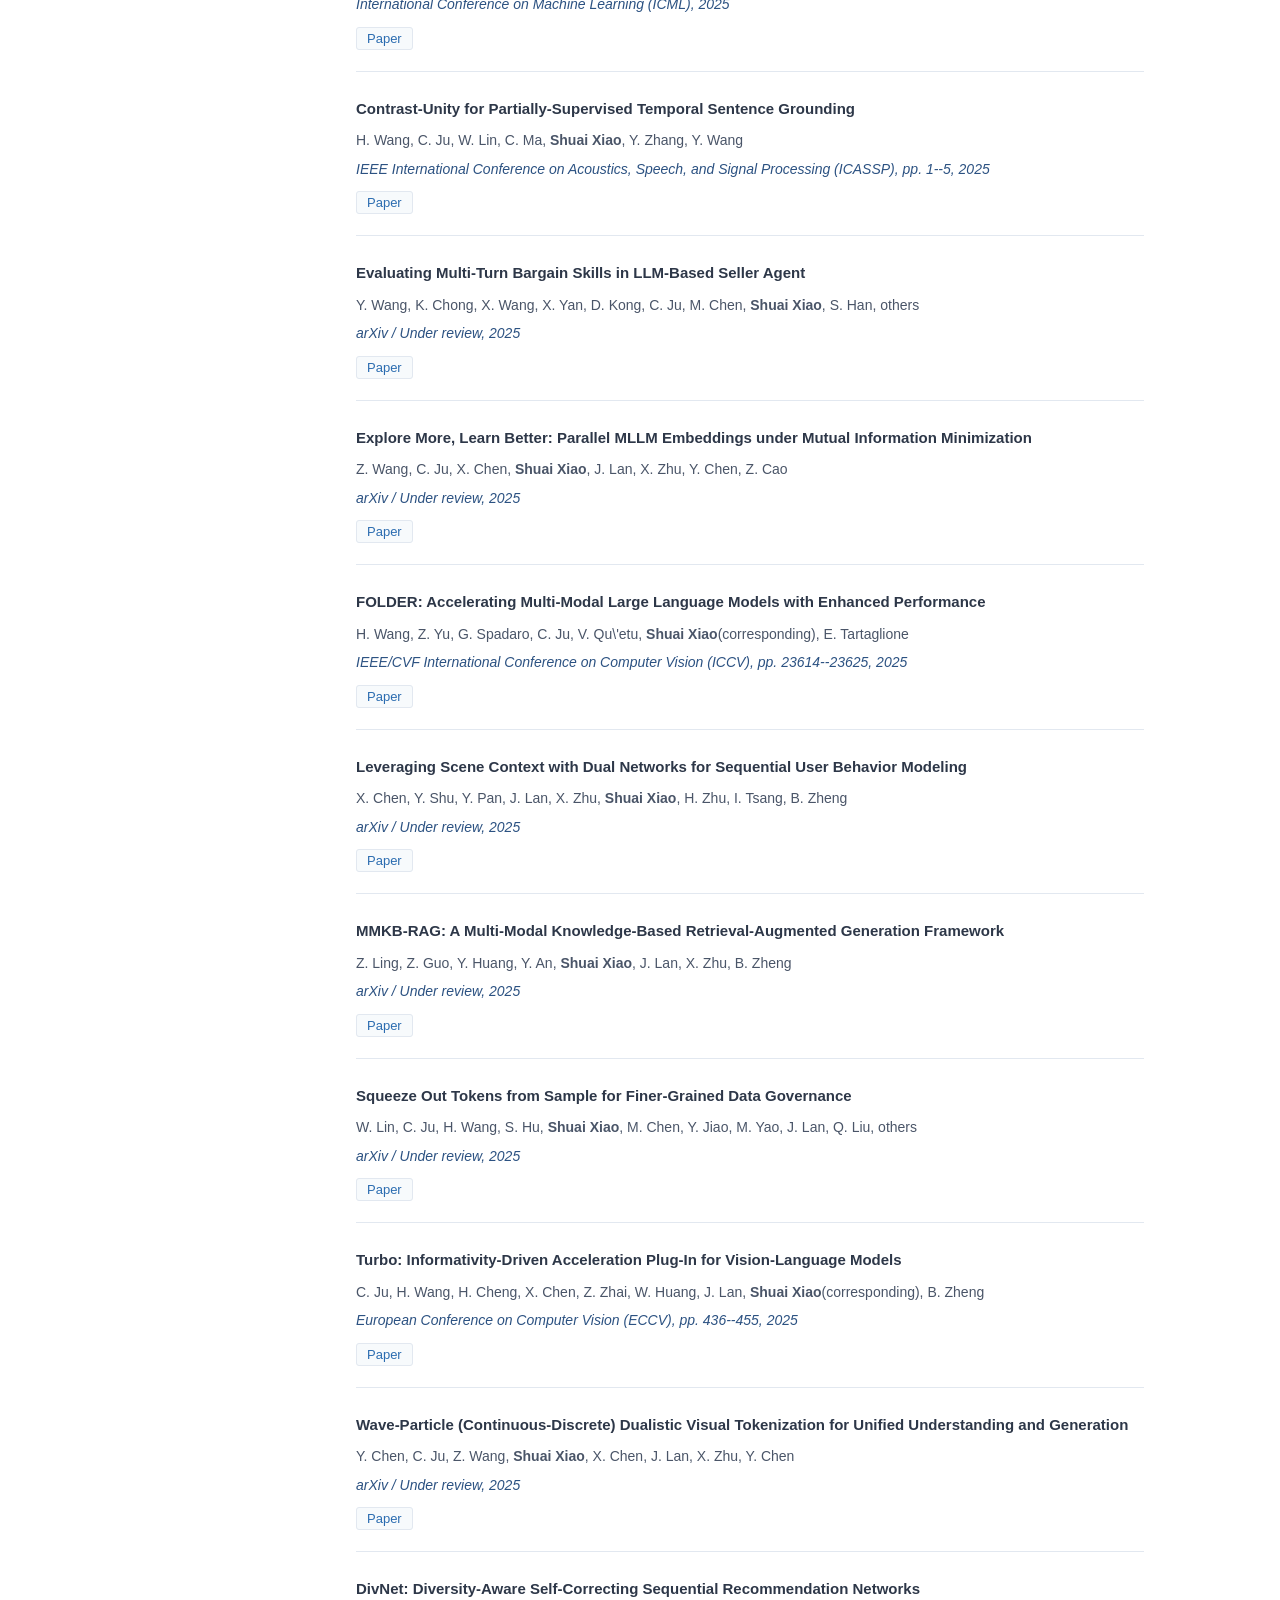
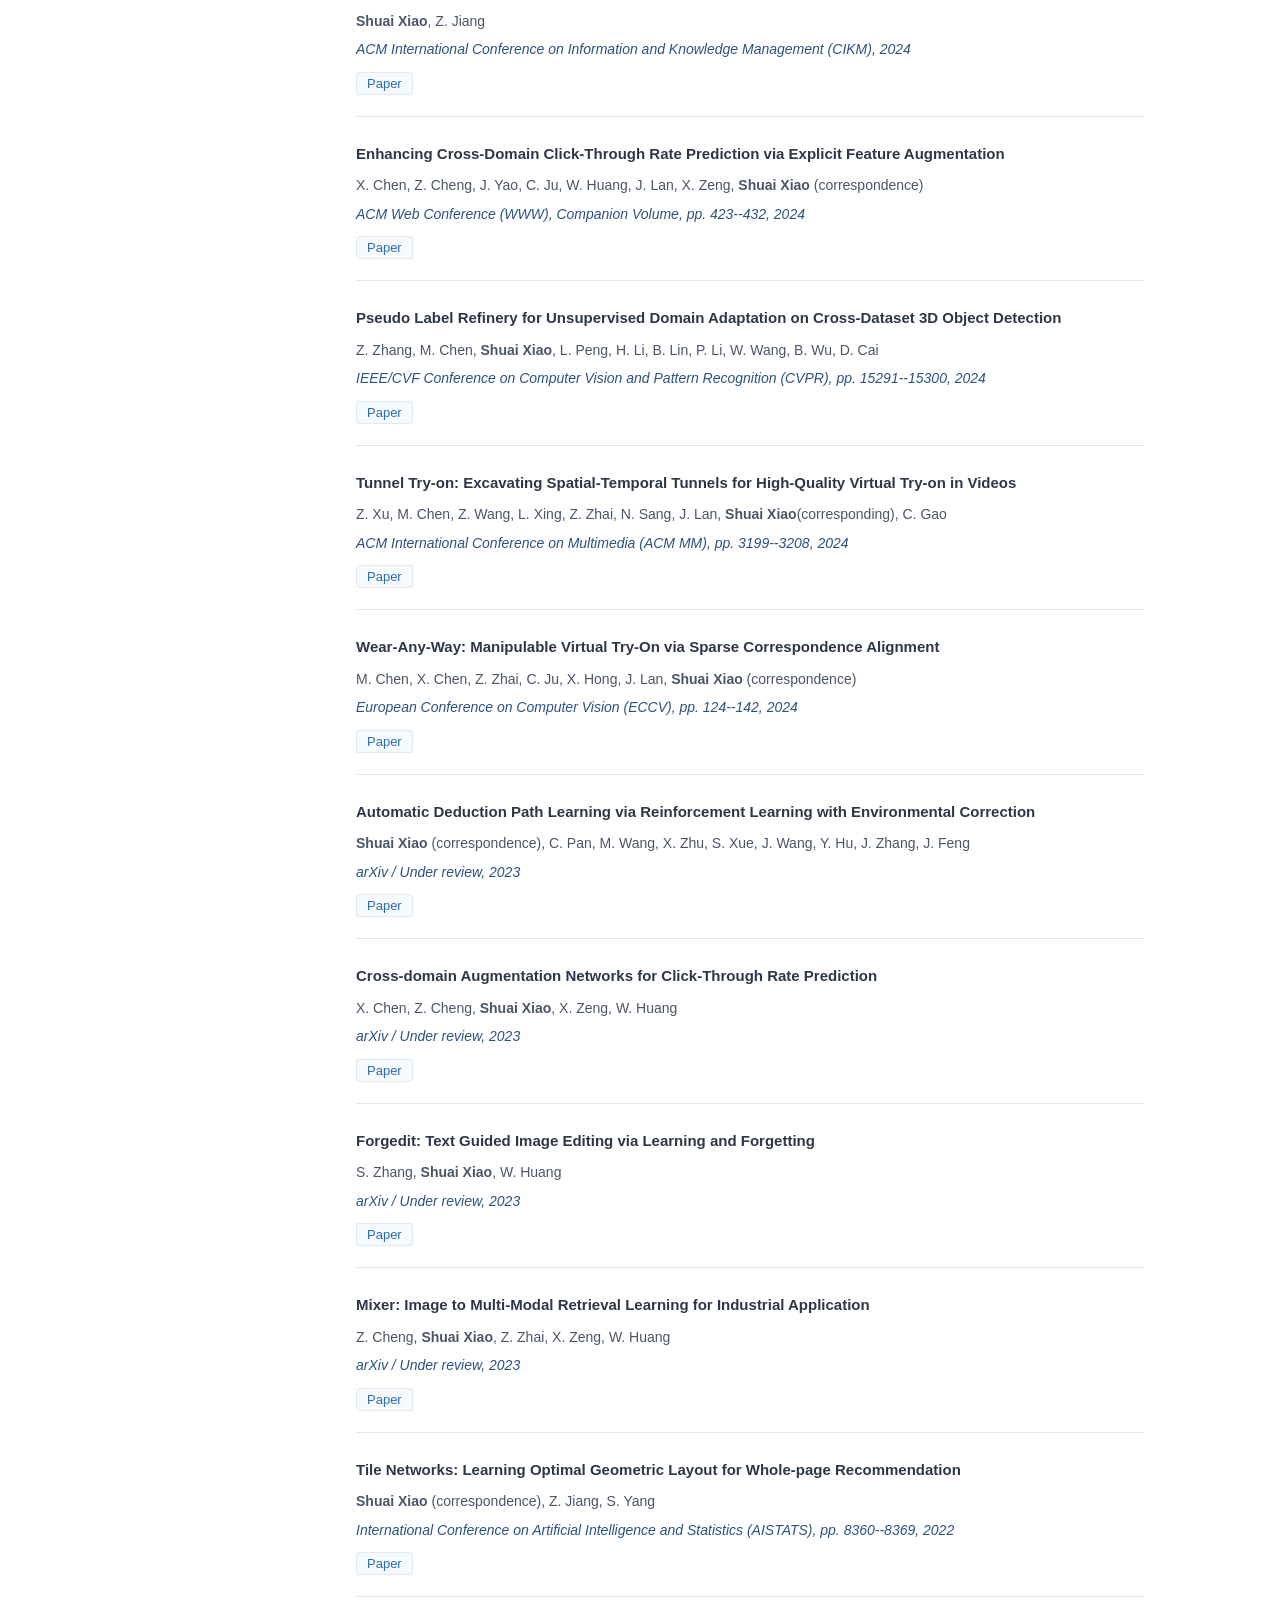
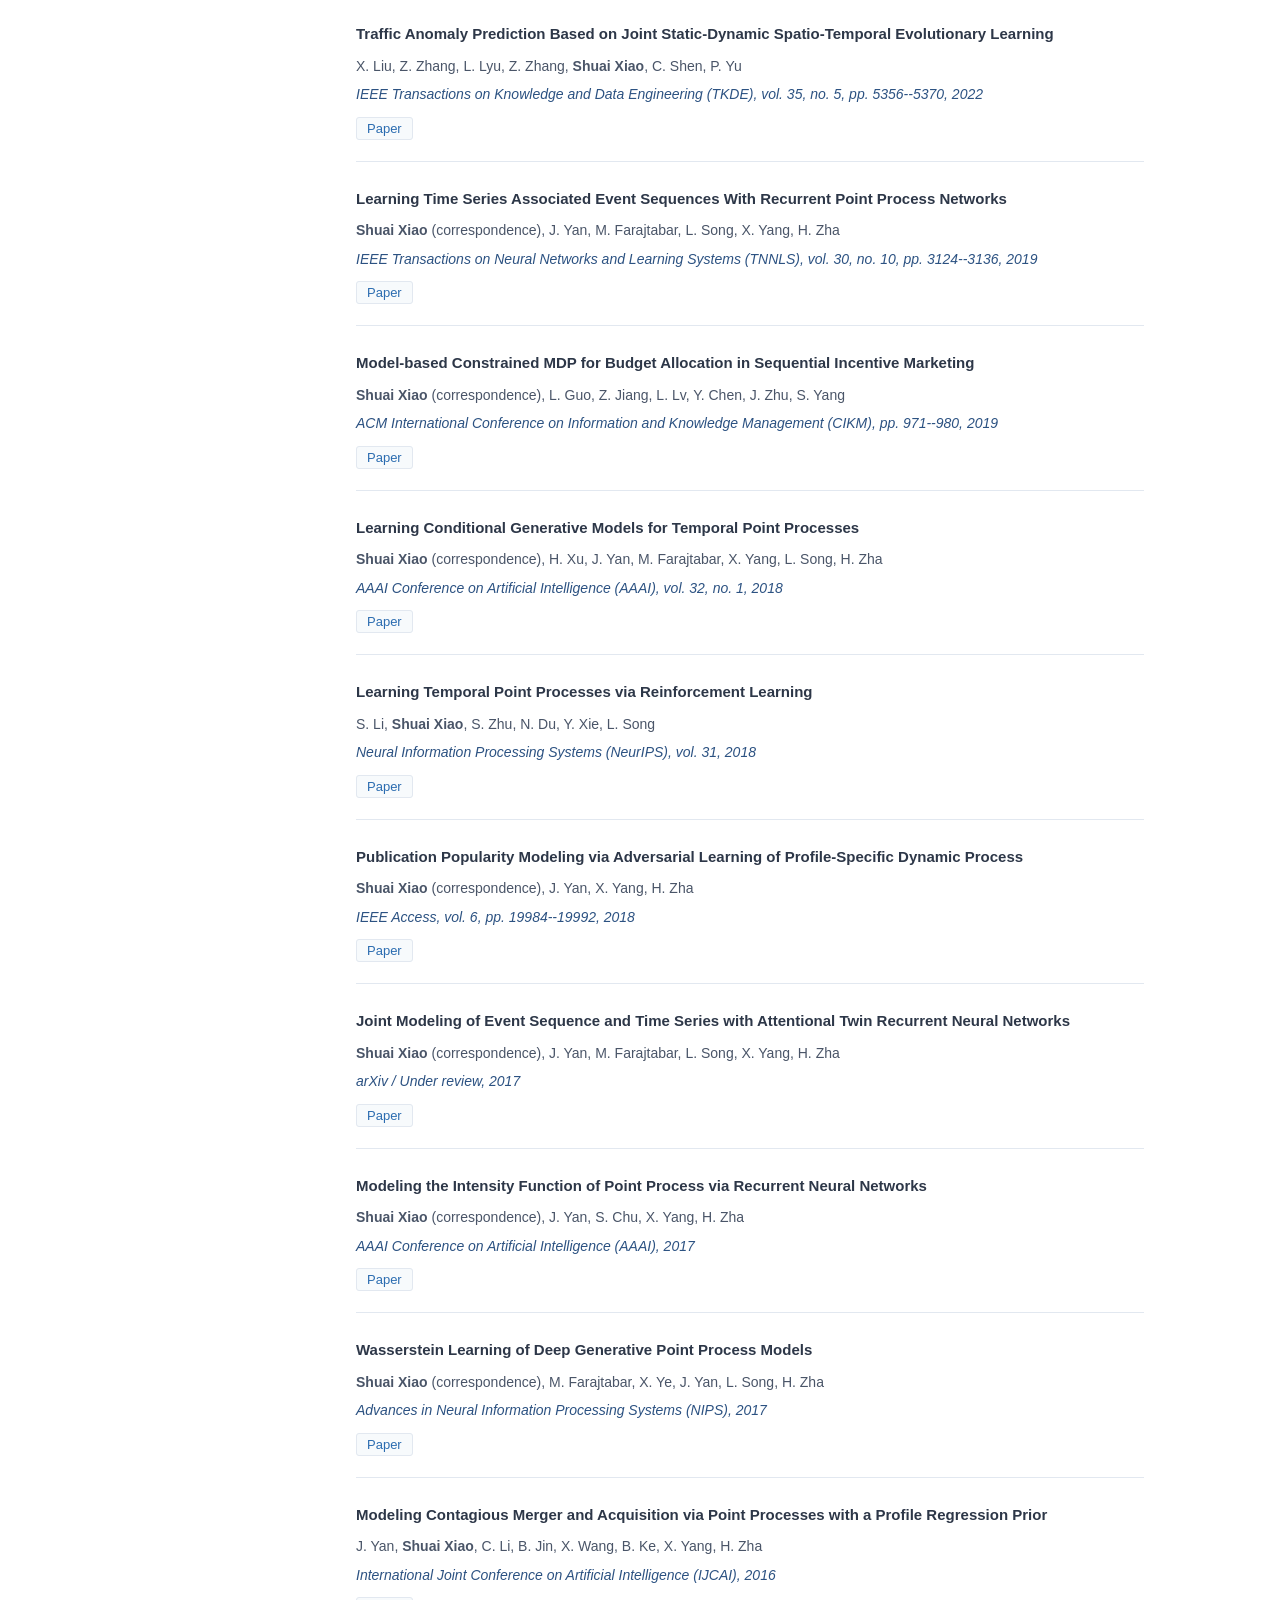
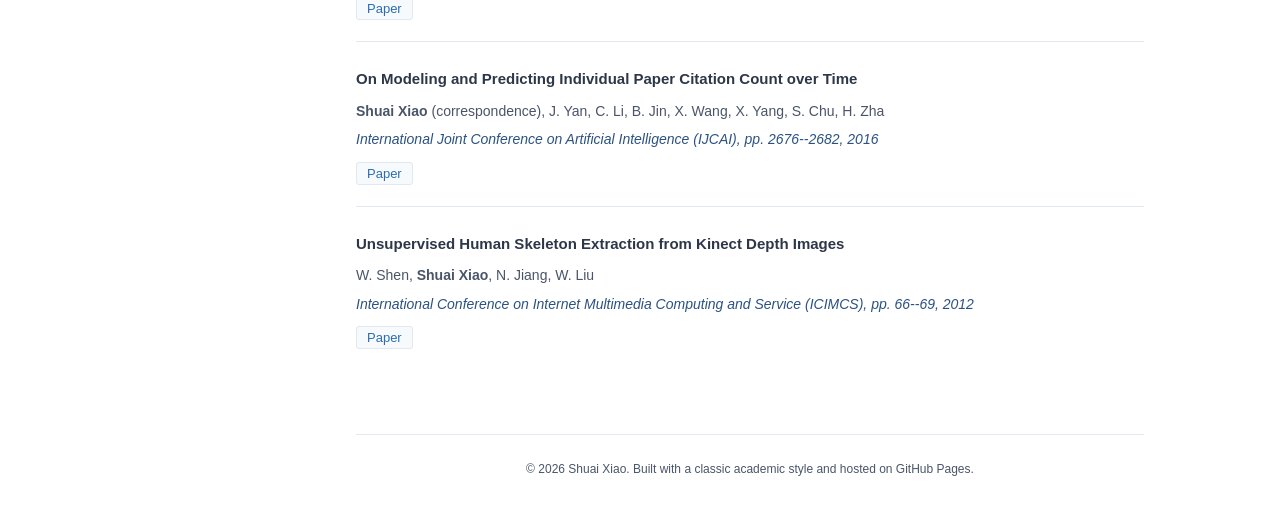
==== commit 137bd672: "update" ====
--- a/publications.html
+++ b/publications.html
@@ -16,8 +16,9 @@
         <h1 class="profile-name">Shuai Xiao</h1>
         <p class="profile-title">Associate Professor, SJTU</p>
         <p class="profile-affiliation">
-          School of Artifical Intelligence<br>
-          SJTU, Shanghai, China
+          School of Artificial Intelligence<br>
+          SJTU, Shanghai, China<br>
+          <a class="profile-lab" href="index.html#lab">Gezhi Intelligence Lab (GIL)</a>
         </p>
       </div>
 
@@ -28,7 +29,7 @@
         </li>
         <li>
           <svg viewBox="0 0 24 24" aria-hidden="true"><path d="M12 3L1 9l4 2.18v6L12 21l7-3.82v-6l2-1.09V17h2V9L12 3zm6.82 6L12 12.72 5.18 9 12 5.28 18.82 9zM17 15.99l-5 2.73-5-2.73v-3.72L12 15l5-2.73v3.72z"/></svg>
-          Associate Professor, Shanghai Jiaotong University
+          Associate Professor, Shanghai Jiao Tong University
         </li>
         <li>
           <svg viewBox="0 0 24 24" aria-hidden="true"><path d="M12 2C6.477 2 2 6.477 2 12c0 4.42 2.87 8.17 6.84 9.5.5.08.66-.23.66-.5v-1.69c-2.77.6-3.36-1.34-3.36-1.34-.46-1.16-1.11-1.47-1.11-1.47-.91-.62.07-.6.07-.6 1 .07 1.53 1.03 1.53 1.03.87 1.52 2.34 1.07 2.91.83.09-.65.35-1.09.63-1.34-2.22-.25-4.55-1.11-4.55-4.92 0-1.11.38-2 1.03-2.71-.1-.25-.45-1.29.1-2.64 0 0 .84-.27 2.75 1.02.79-.22 1.65-.33 2.5-.33.85 0 1.71.11 2.5.33 1.91-1.29 2.75-1.02 2.75-1.02.55 1.35.2 2.39.1 2.64.65.71 1.03 1.6 1.03 2.71 0 3.82-2.34 4.66-4.57 4.91.36.31.69.92.69 1.85V21c0 .27.16.59.67.5C19.14 20.16 22 16.42 22 12A10 10 0 0012 2z"/></svg>
@@ -45,6 +46,8 @@
           <li><a href="index.html">Home</a></li>
           <li><a href="research.html">Research</a></li>
           <li><a href="publications.html" class="active">Publications</a></li>
+          <li><a href="index.html#students">Students</a></li>
+          <li><a href="index.html#teaching">Teaching</a></li>
         </ul>
       </nav>
     </aside>
--- a/css/style.css
+++ b/css/style.css
@@ -95,6 +95,13 @@
   line-height: 1.6;
 }
 
+.profile-lab {
+  display: inline-block;
+  margin-top: 6px;
+  color: var(--primary);
+  font-weight: 600;
+}
+
 .contact-list {
   list-style: none;
   margin-top: 20px;
@@ -180,6 +187,109 @@
 
 .intro-text p {
   margin-bottom: 14px;
+}
+
+/* Lab */
+.lab-intro {
+  padding: 22px 24px;
+  border: 1px solid var(--border);
+  border-left: 4px solid var(--primary);
+  border-radius: 0 6px 6px 0;
+  background: var(--bg-light);
+}
+
+.lab-name-zh {
+  margin-bottom: 8px;
+  color: var(--primary);
+  font-size: 18px;
+  font-weight: 600;
+  letter-spacing: 0.08em;
+}
+
+.lab-focus-list {
+  display: flex;
+  flex-wrap: wrap;
+  gap: 8px;
+  margin-top: 16px;
+  list-style: none;
+}
+
+.lab-focus-list li {
+  padding: 4px 10px;
+  border: 1px solid var(--border);
+  border-radius: 999px;
+  background: var(--bg);
+  color: var(--primary-light);
+  font-size: 12px;
+  font-weight: 600;
+}
+
+/* People */
+.people-grid {
+  display: grid;
+  grid-template-columns: repeat(2, minmax(0, 1fr));
+  gap: 20px;
+}
+
+.people-group {
+  padding: 20px 22px;
+  border: 1px solid var(--border);
+  border-radius: 6px;
+  background: var(--bg-light);
+}
+
+.people-group h3 {
+  margin-bottom: 10px;
+  color: var(--primary);
+  font-size: 15px;
+}
+
+.people-list {
+  padding-left: 18px;
+}
+
+.people-list li {
+  margin-bottom: 4px;
+  color: var(--text);
+}
+
+/* Teaching */
+.course-list {
+  list-style: none;
+}
+
+.course-item {
+  display: grid;
+  grid-template-columns: 90px minmax(0, 1fr);
+  gap: 16px;
+  padding: 16px 0;
+  border-bottom: 1px solid var(--border);
+}
+
+.course-item:first-child {
+  padding-top: 0;
+}
+
+.course-item:last-child {
+  border-bottom: none;
+}
+
+.course-term {
+  color: var(--accent);
+  font-size: 13px;
+  font-weight: 600;
+}
+
+.course-title {
+  color: var(--text);
+  font-size: 15px;
+  font-weight: 600;
+}
+
+.course-title-zh {
+  margin-top: 2px;
+  color: var(--text-light);
+  font-size: 13px;
 }
 
 /* News */
@@ -457,6 +567,17 @@
   }
 }
 
+@media (max-width: 560px) {
+  .people-grid {
+    grid-template-columns: 1fr;
+  }
+
+  .course-item {
+    grid-template-columns: 1fr;
+    gap: 4px;
+  }
+}
+
 /* Print */
 @media print {
   .sidebar {
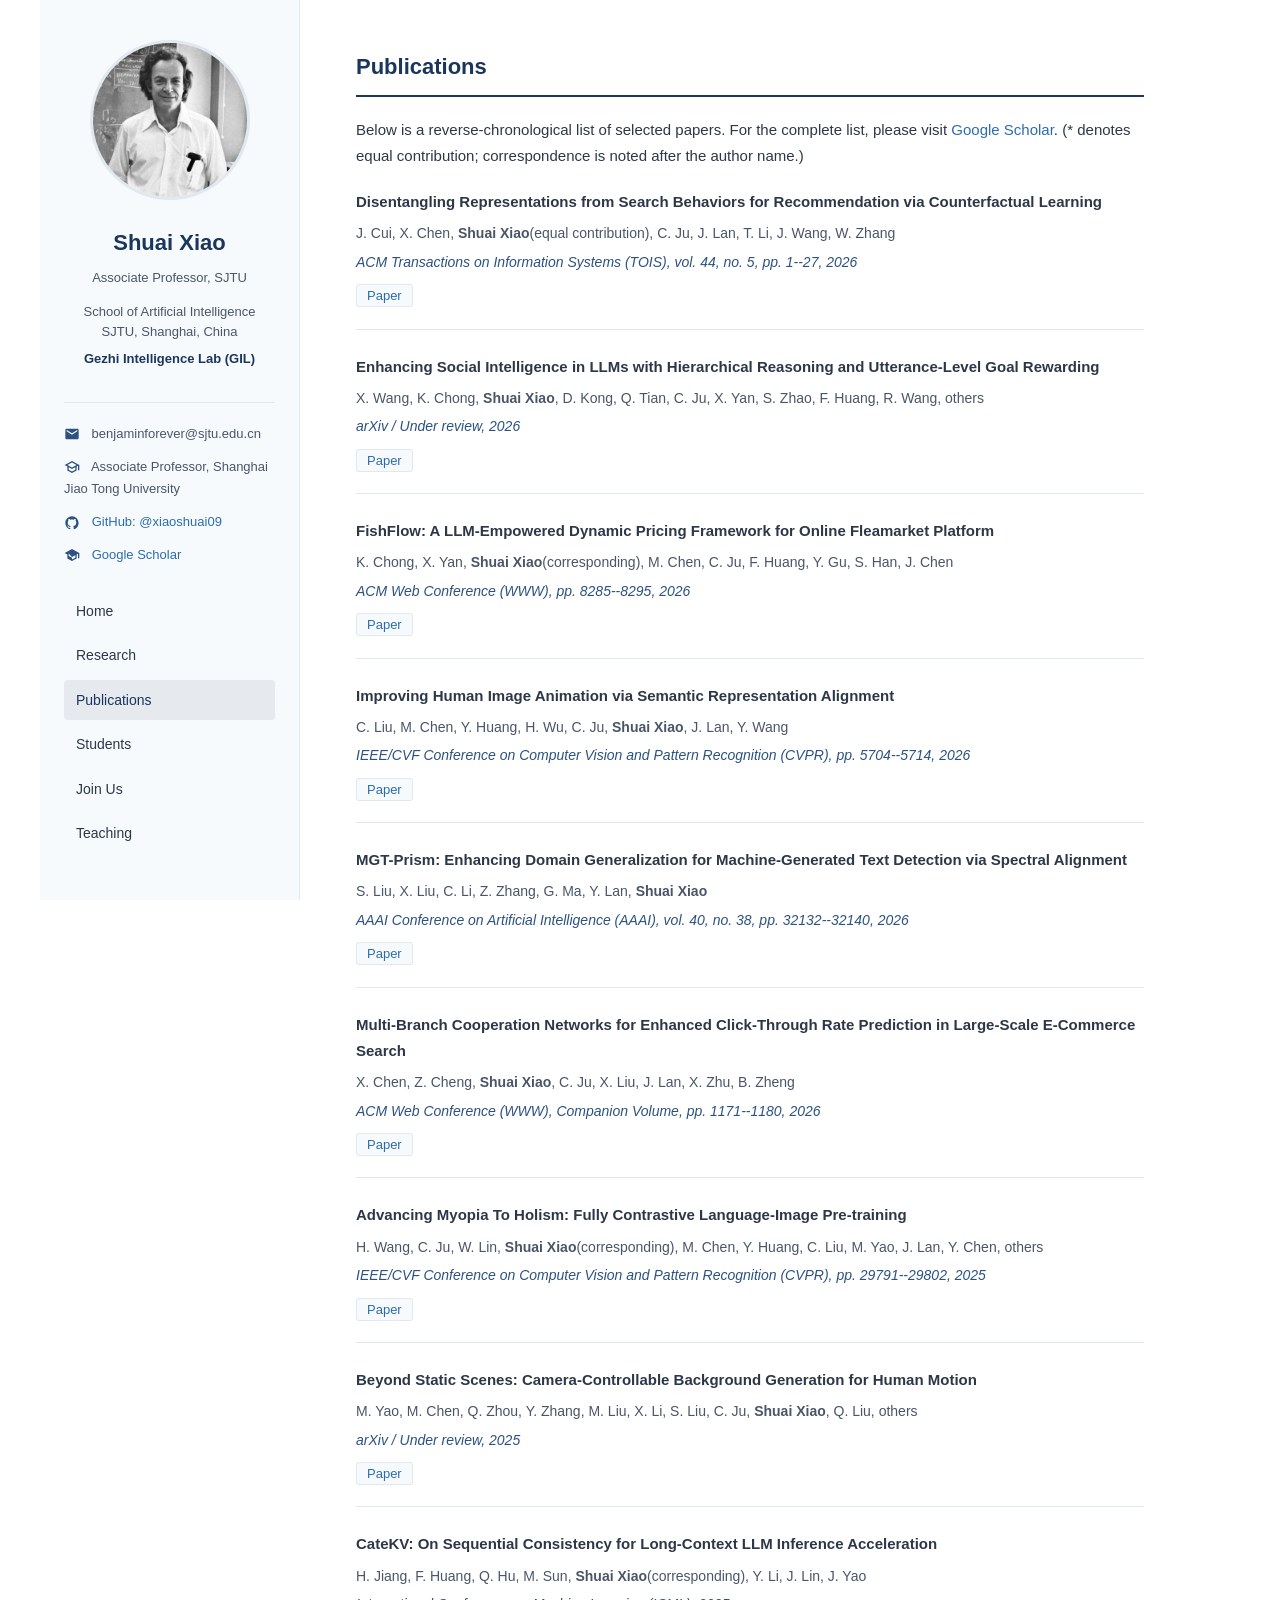
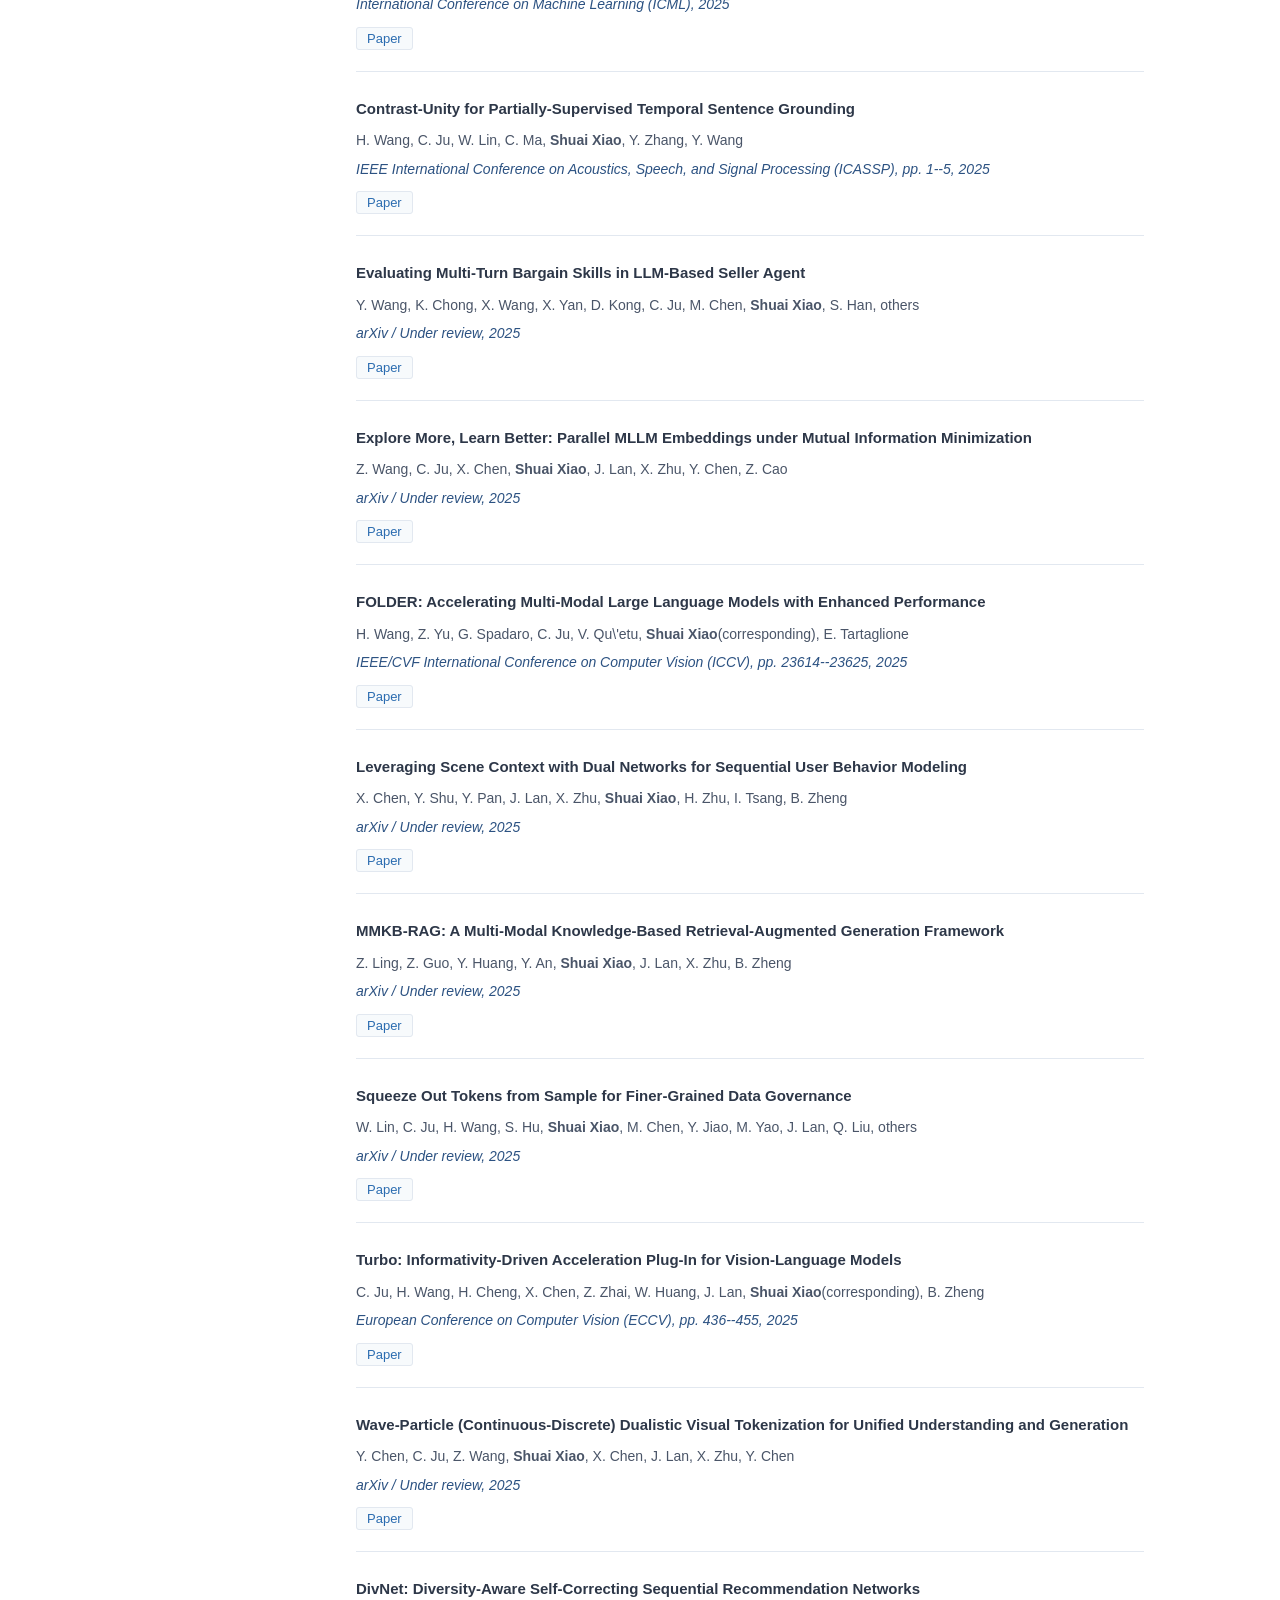
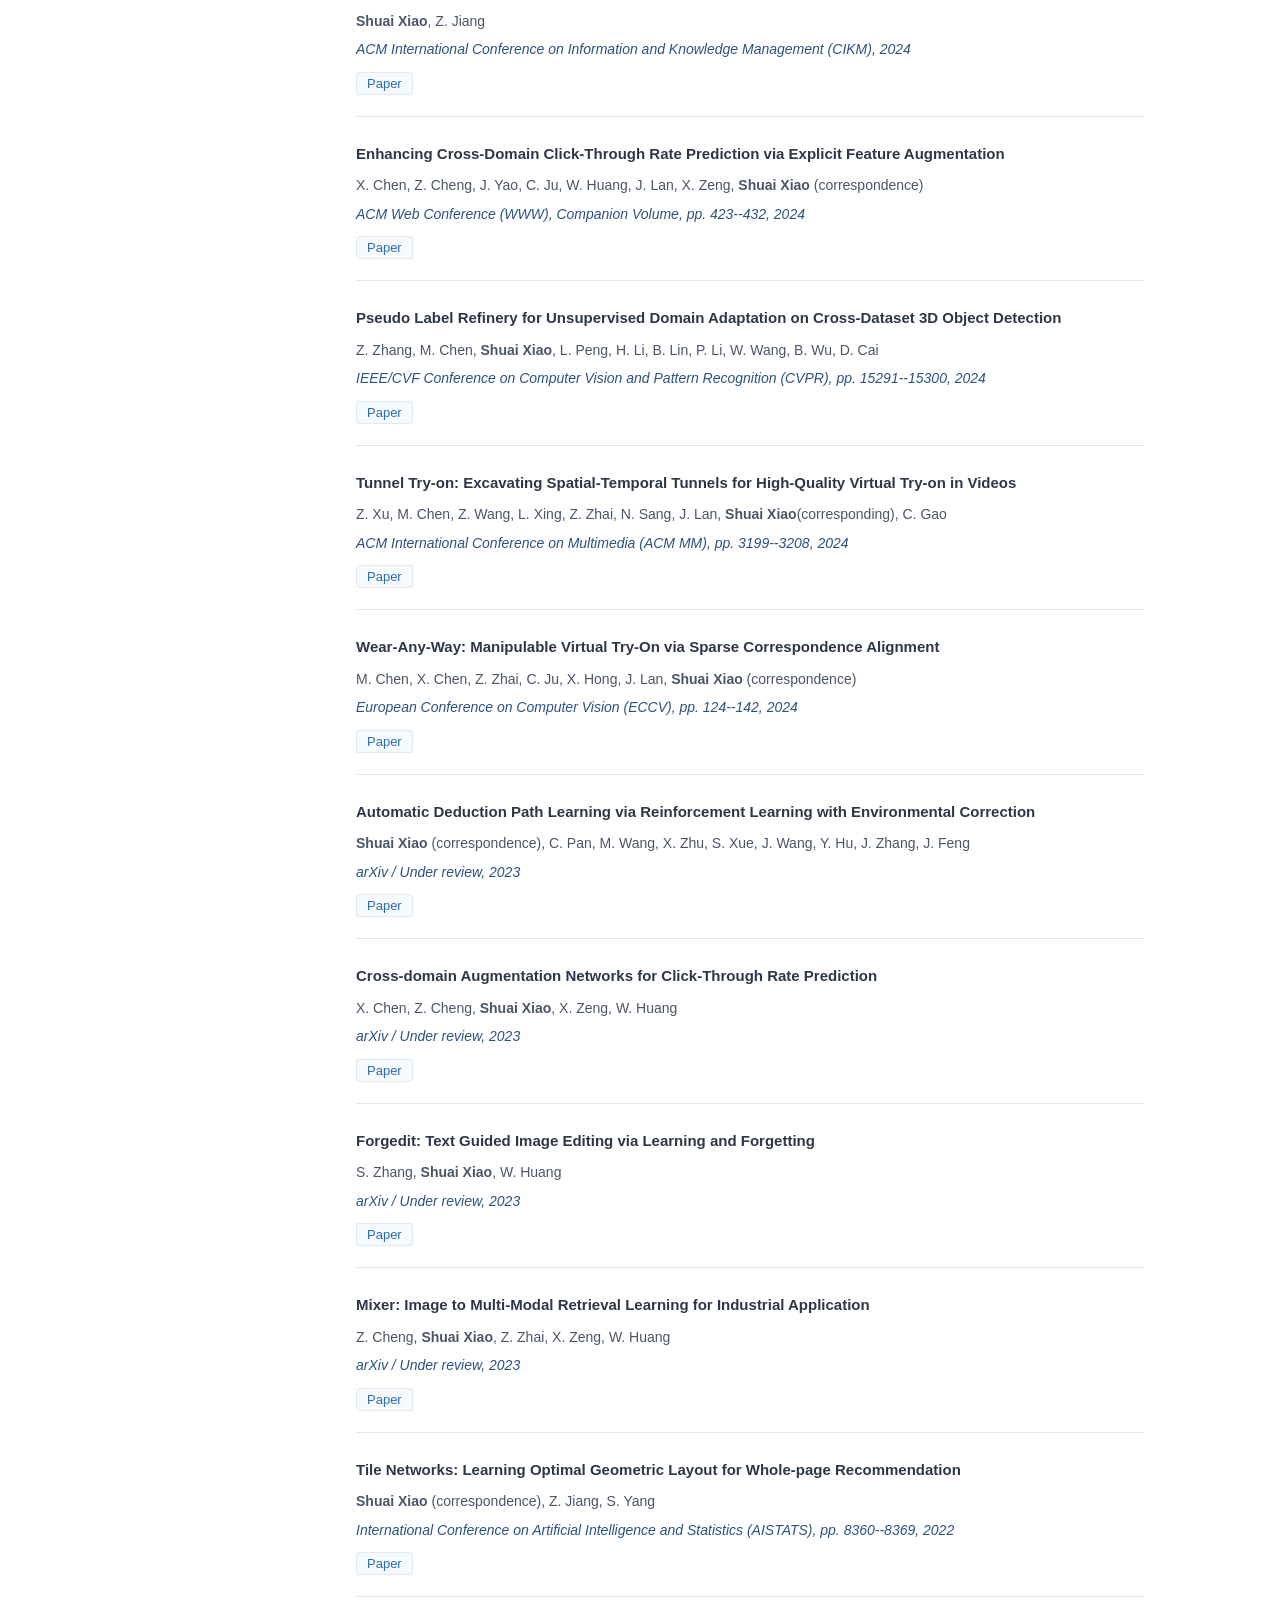
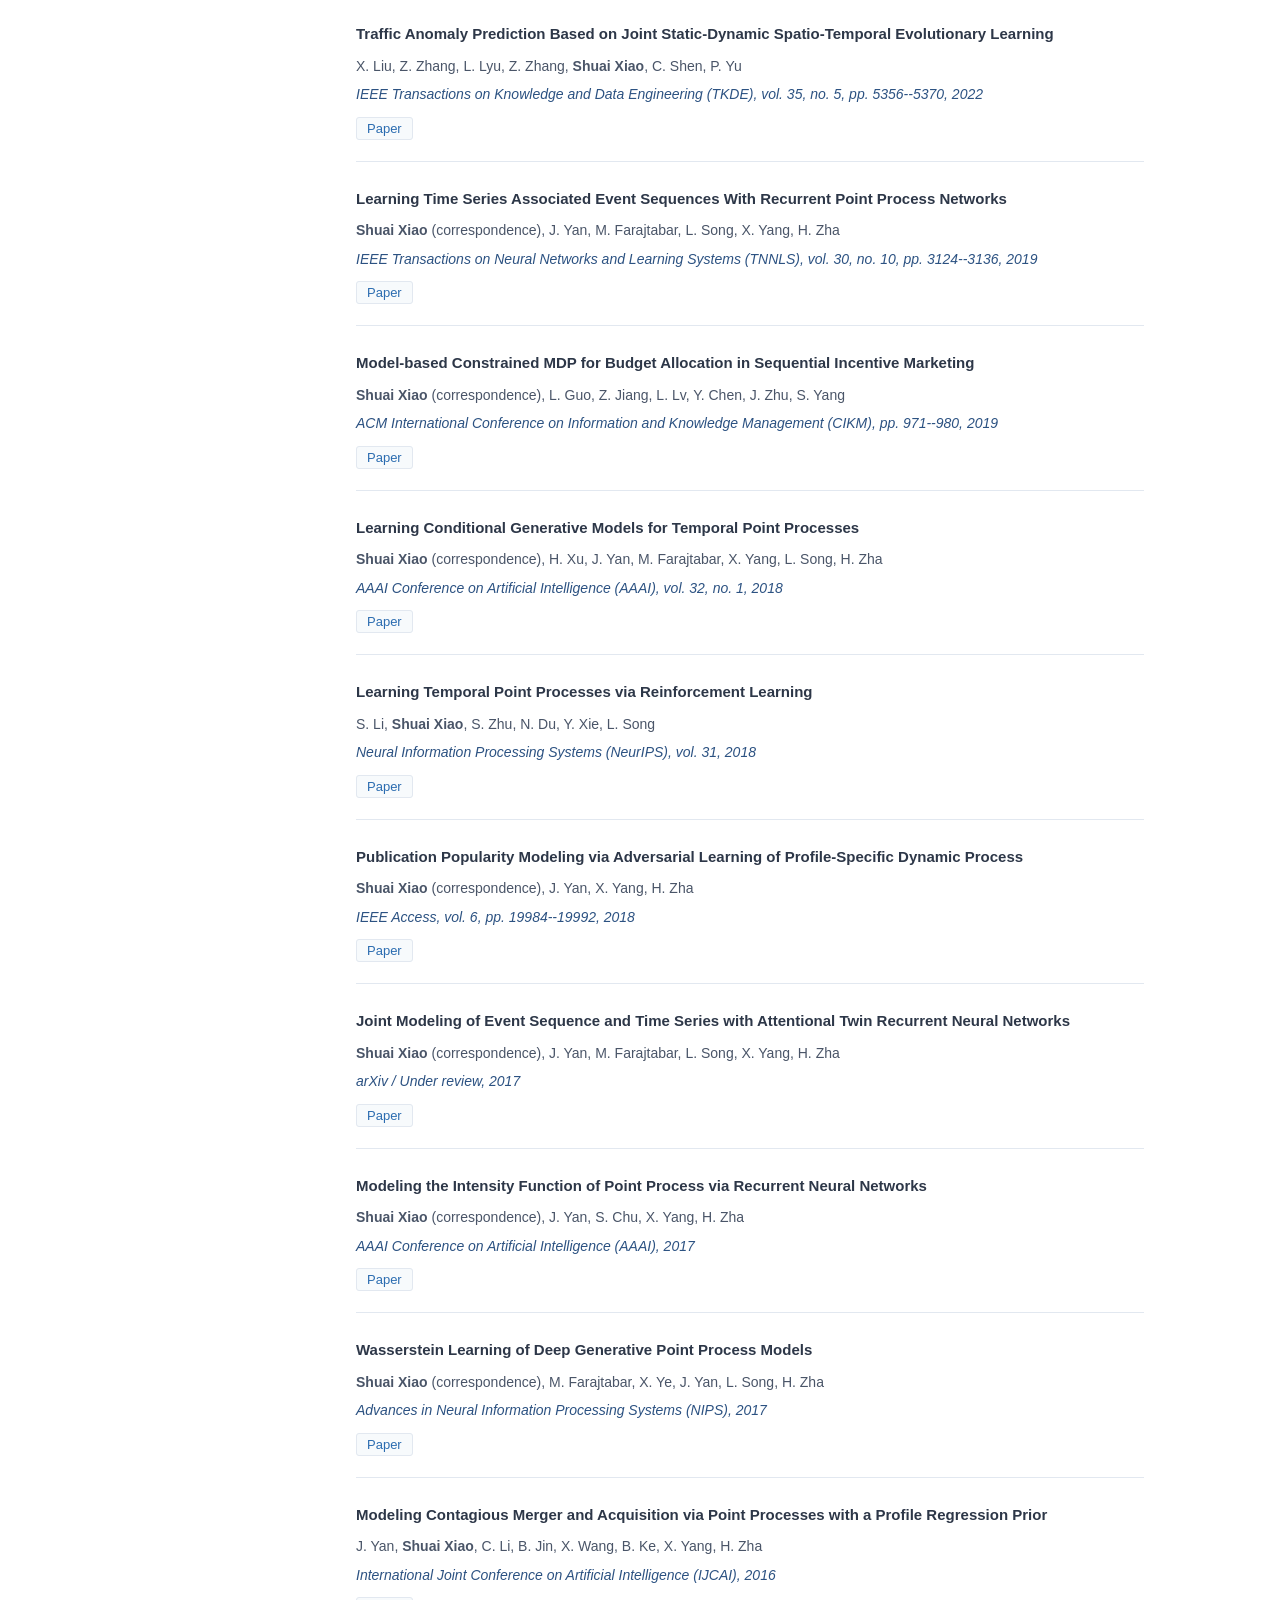
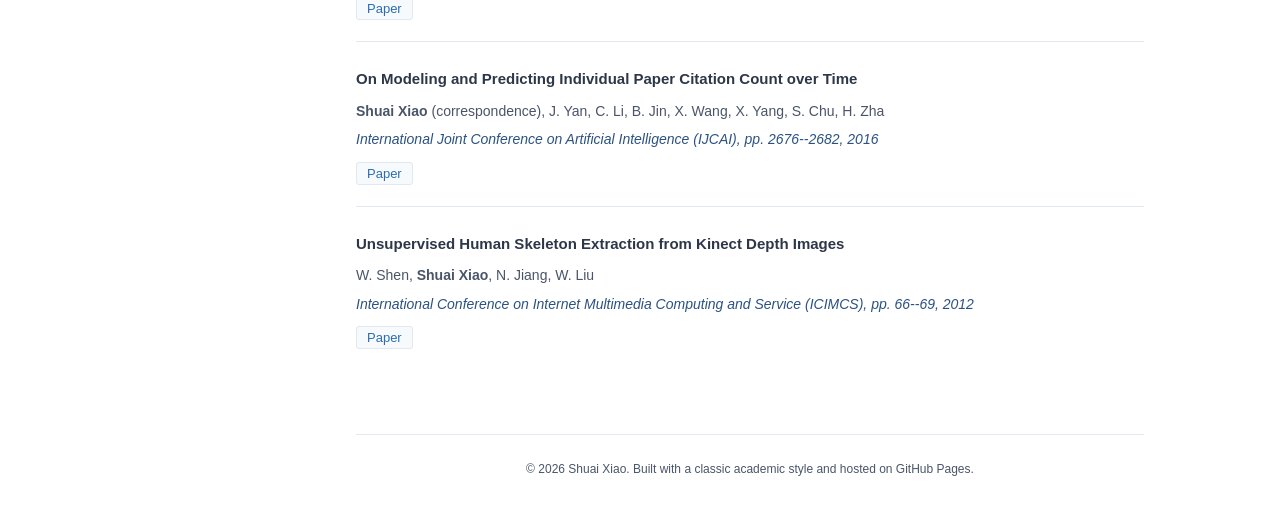
==== commit 82c497e9: "update" ====
--- a/publications.html
+++ b/publications.html
@@ -47,6 +47,7 @@
           <li><a href="research.html">Research</a></li>
           <li><a href="publications.html" class="active">Publications</a></li>
           <li><a href="index.html#students">Students</a></li>
+          <li><a href="index.html#join-us">Join Us</a></li>
           <li><a href="index.html#teaching">Teaching</a></li>
         </ul>
       </nav>
--- a/css/style.css
+++ b/css/style.css
@@ -253,6 +253,96 @@
   color: var(--text);
 }
 
+/* Recruitment */
+.section-title-zh {
+  margin-left: 8px;
+  color: var(--text-light);
+  font-size: 15px;
+  font-weight: 500;
+}
+
+.recruitment-intro {
+  margin-bottom: 20px;
+}
+
+.recruitment-intro p + p {
+  margin-top: 8px;
+  color: var(--text-light);
+  font-size: 14px;
+}
+
+.recruitment-grid {
+  display: grid;
+  grid-template-columns: repeat(2, minmax(0, 1fr));
+  gap: 20px;
+}
+
+.recruitment-card {
+  padding: 20px 22px;
+  border: 1px solid var(--border);
+  border-radius: 6px;
+  background: var(--bg-light);
+}
+
+.recruitment-card h3,
+.recruitment-details h3 {
+  margin-bottom: 10px;
+  color: var(--primary);
+  font-size: 15px;
+}
+
+.recruitment-card h3 span,
+.recruitment-details h3 span {
+  display: block;
+  margin-top: 2px;
+  color: var(--text-light);
+  font-size: 13px;
+  font-weight: 500;
+}
+
+.recruitment-card p,
+.recruitment-details p,
+.recruitment-list {
+  font-size: 14px;
+}
+
+.recruitment-copy-zh {
+  margin-top: 10px;
+  color: var(--text-light);
+}
+
+.recruitment-details {
+  margin-top: 20px;
+  padding: 20px 22px;
+  border-left: 4px solid var(--primary-light);
+  background: var(--bg-light);
+}
+
+.recruitment-list {
+  padding-left: 20px;
+}
+
+.recruitment-list li {
+  margin-bottom: 8px;
+}
+
+.recruitment-list li span {
+  display: block;
+  color: var(--text-light);
+  font-size: 13px;
+}
+
+.application-title {
+  margin-top: 20px;
+}
+
+.application-contact {
+  margin-top: 14px;
+  padding-top: 14px;
+  border-top: 1px solid var(--border);
+  overflow-wrap: anywhere;
+}
+
 /* Teaching */
 .course-list {
   list-style: none;
@@ -568,7 +658,8 @@
 }
 
 @media (max-width: 560px) {
-  .people-grid {
+  .people-grid,
+  .recruitment-grid {
     grid-template-columns: 1fr;
   }
 
